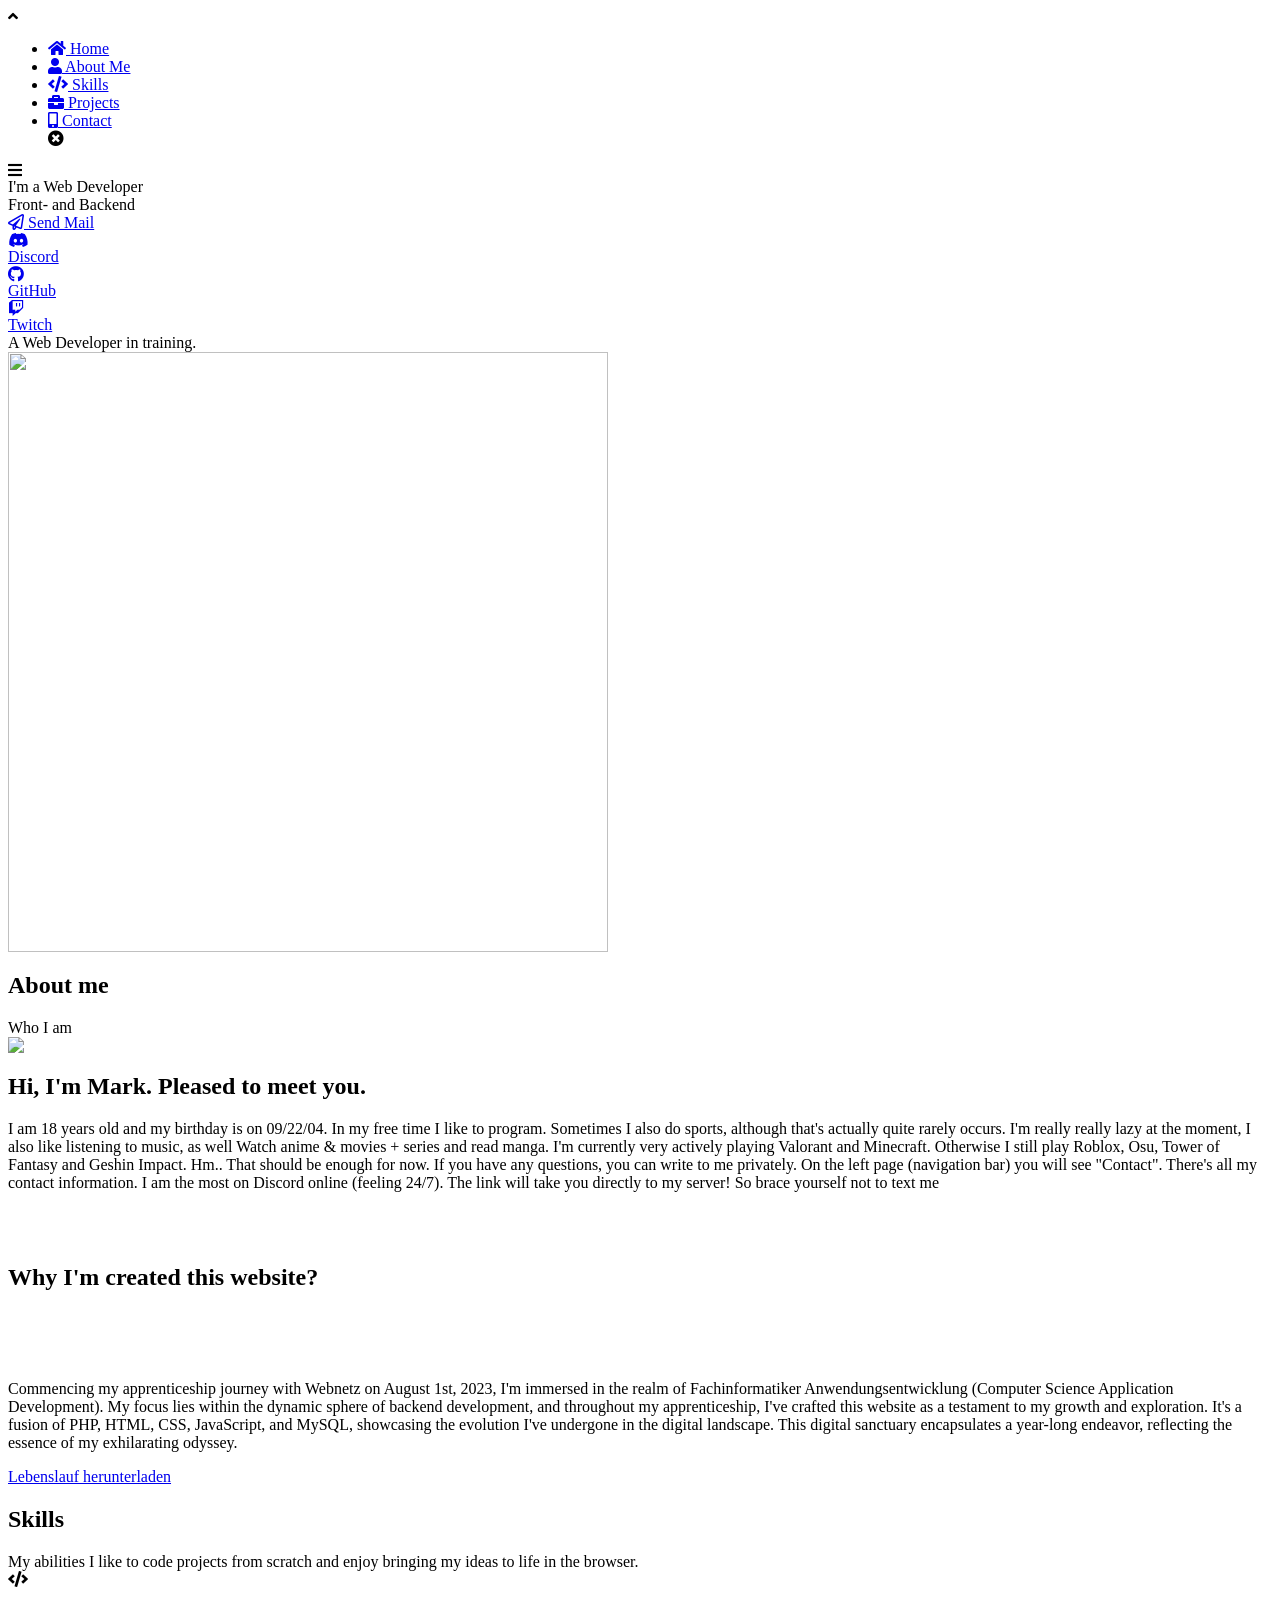
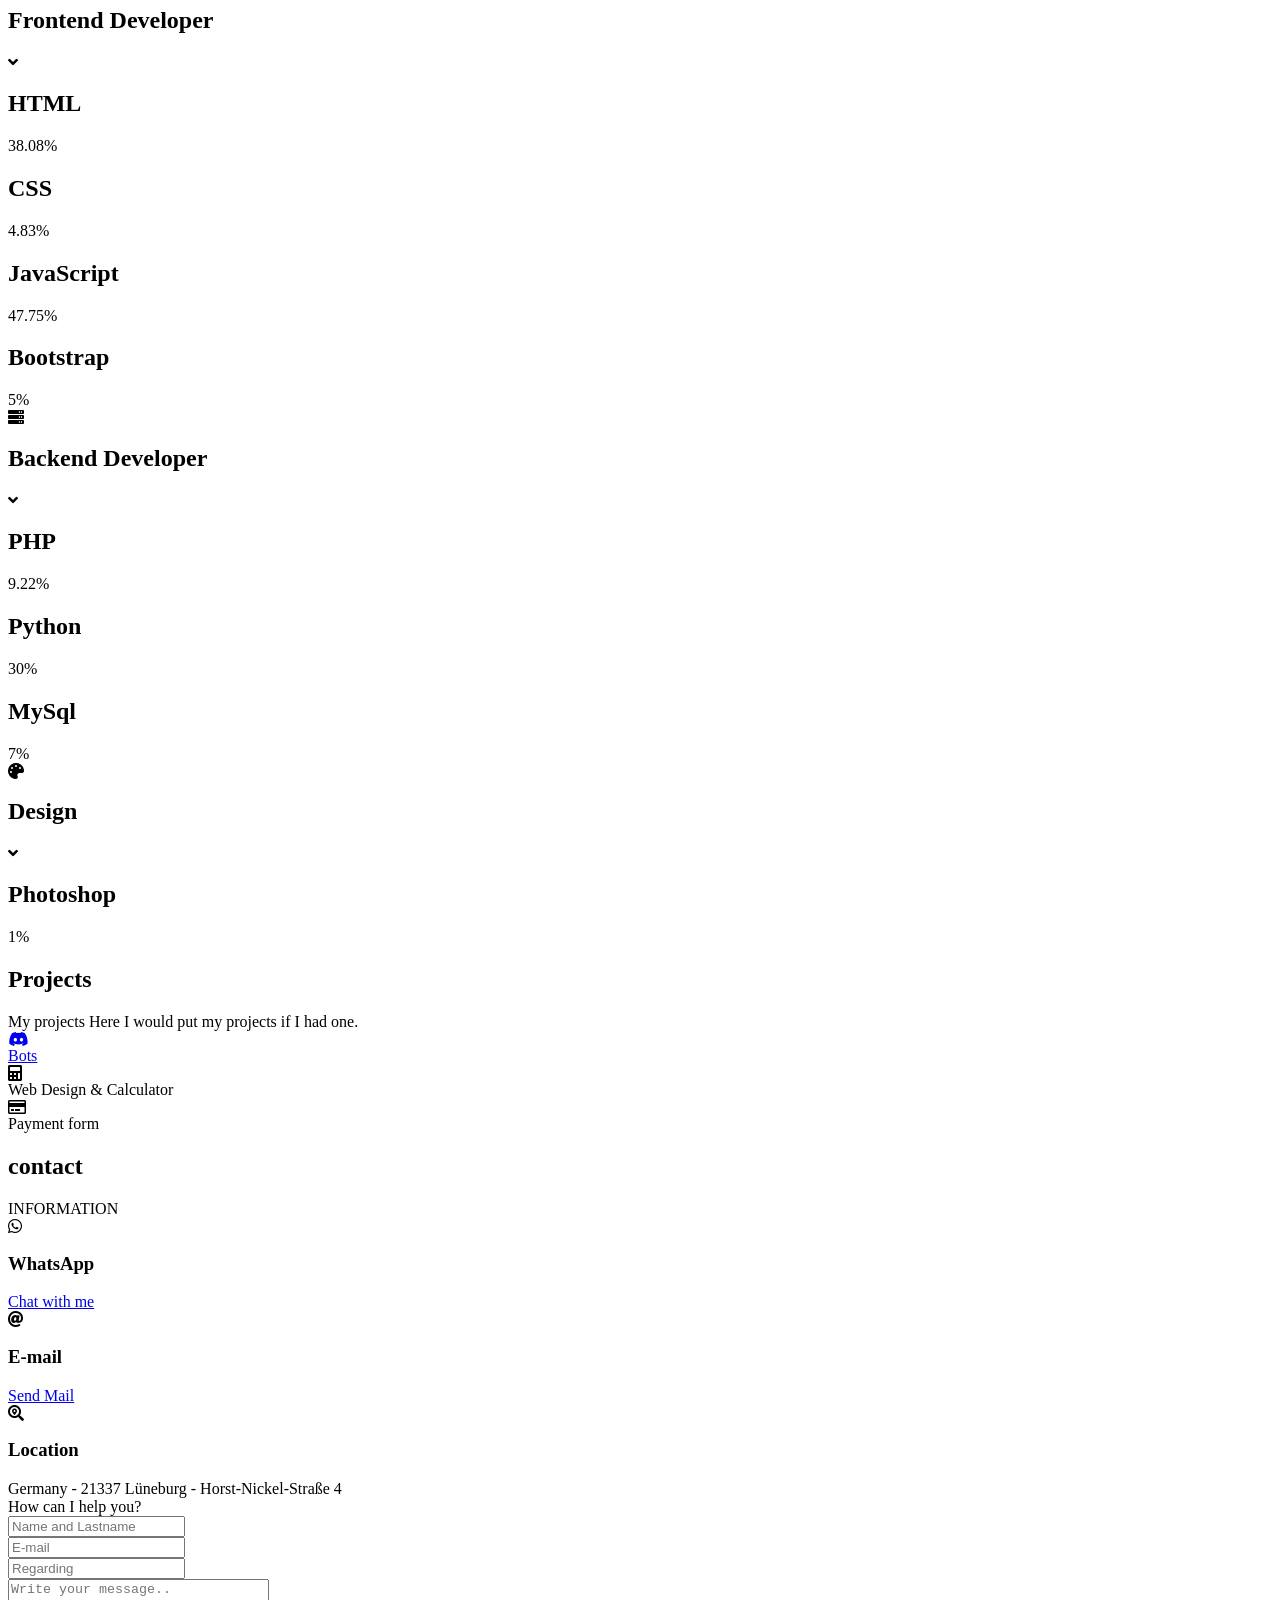
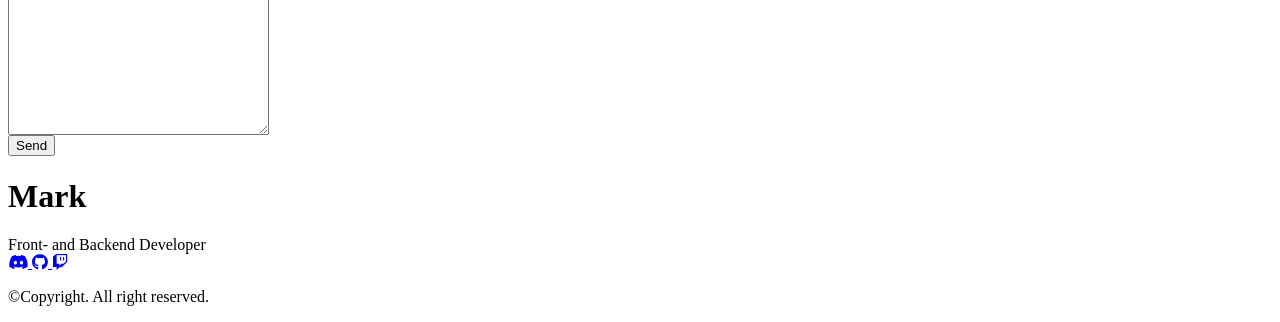
==== index.html @ 7ca3a711 "Name updated to index.html" ====
<html lang="en">
<head>
    <meta charset="UTF-8"/>
    <meta http-equiv="X-UA-Compatible" content="IE=edge"/>
    <meta name="viewport" content="width=device-width, initial-scale=1.0"/>
    <!-- ICONSSCOUT -->
    <link rel="stylesheet" href="https://use.fontawesome.com/releases/v5.15.4/css/all.css"
          integrity="sha384-DyZ88mC6Up2uqS4h/KRgHuoeGwBcD4Ng9SiP4dIRy0EXTlnuz47vAwmeGwVChigm" crossorigin="anonymous">
    <!-- CSS -->
    <link rel="stylesheet" href="/web/css/portfolio.css"/>
    <!-- JQUERY -->
    <script src="https://cdnjs.cloudflare.com/ajax/libs/typed.js/2.0.12/typed.min.js"></script>
    <script src="https://code.jquery.com/jquery-3.6.0.js"
            integrity="sha256-H+K7U5CnXl1h5ywQfKtSj8PCmoN9aaq30gDh27Xc0jk=" crossorigin="anonymous"></script>
    <!--- ScrollReveal --->
    <script src="https://unpkg.com/scrollreveal"></script>
    <script src="/path/to/noframework.waypoints.min.js"></script>
    <title>Nattapat Pongsuwan</title>
</head>
<body>
<div id="page-loader"><span class="preloader-interior"></span>
</div>

<div class="scroll-up">
    <i class="fas fa-angle-up"></i>
</div>
<nav class="navbar">
    <div class="max-width">
        <div class="logo">
            <a href="#"><span class="typing"></span></a>
        </div>
        <ul class="menu">
            <li><a href="#home" class="nav_link"><i class="fas fa-home"></i> Home</a></li>
            <li><a href="#about" class="nav_link"><i class="fas fa-user"></i> About Me</a></li>
            <li><a href="#skills" class="nav_link"><i class="fas fa-code"></i> Skills</a></li>
            <li><a href="#projects" class="nav_link"><i class="fas fa-briefcase"></i> Projects</a></li>
            <li><a href="#contact" class="nav_link"><i class="fas fa-mobile-alt"></i> Contact</a></li>
            <i class="fas fa-times-circle menu-close" id="menu-close">
            </i>
        </ul>
        <div class="menu-btn">
            <i class="fas fa-bars" id="burger"></i>
        </div>
    </div>
</nav>

<!-- fondo animado -->

<div class="effect-wrap">
    <div class="effect effect-1"></div>
    <div class="effect effect-2">
        <div></div>
        <div></div>
        <div></div>
        <div></div>
        <div></div>
        <div></div>
        <div></div>
        <div></div>
        <div></div>
        <div></div>
        <div></div>
        <div></div>
        <div></div>
        <div></div>
        <div></div>
        <div></div>
        <div></div>
        <div></div>
        <div></div>
        <div></div>
        <div></div>
        <div></div>
        <div></div>
        <div></div>
        <div></div>
        <div></div>
        <div></div>
        <div></div>
        <div></div>
        <div></div>
        <div></div>
        <div></div>
        <div></div>
        <div></div>
        <div></div>
        <div></div>
        <div></div>
        <div></div>
        <div></div>
        <div></div>
    </div>
    <div class="effect effect-3"></div>
    <div class="effect effect-4"></div>
    <div class="effect effect-5">
        <div></div>
        <div></div>
        <div></div>
        <div></div>
        <div></div>
        <div></div>
        <div></div>
        <div></div>
        <div></div>
        <div></div>
    </div>
</div>

<!------------- Home section start ---------------->

<section class="home" id="home">
    <div class="max-width">
        <div class="home-content">
            <div class="text-1">I'm a Web Developer</div>
            <div class="text-fe">Front- and Backend</div>
            <div class="button-text-3"><a class="btn" href="#contact"><i class="far fa-paper-plane"></i></i> Send
                    Mail</a></div>
            <div class="home-social">
                <a href="https://www.discordapp.com/users/848917797501141052
" target="_blank" class="discord" title="Discord"><i class="fab fa-discord"></i>
                    <div class="esconder">Discord</div>
                </a>
                <a href="https://github.com/XSaitoKungX" target="_blank" class="github" title="Github"><i
                        class="fab fa-github"></i>
                    <div class="esconder2">GitHub</div>
                </a>
                <a href="https://twitch.tv/XSaitoKungX" target="_blank" class="twitch" title="Twitch"><i
                        class="fab fa-twitch"></i>
                    <div class="esconder3">Twitch</div>
                </a>
            </div>
            <div class="text-2">A Web Developer in training.</div>
        </div>
    </div>
    <div class="home-perfil">
        <img id="mi_imagen"
             src='https://avataaars.io/?avatarStyle=Circle&topType=ShortHairShortCurly&accessoriesType=Blank&hairColor=Black&facialHairType=Blank&clotheType=Hoodie&clotheColor=Blue03&eyeType=Happy&eyebrowType=RaisedExcitedNatural&mouthType=Smile&skinColor=Light'
             width="600" height="600"/>
    </div>
</section>

<!------------- Sobre mi section start ---------------->

<section class="about" id="about">
    <div class="max-width">
        <h2 class="title">About me</h2>
        <span class="subtitle">Who I am</span>
        <div class="about-content">
            <div class="column-left">
                <img
                    src="https://www.pngall.com/wp-content/uploads/12/Avatar-Profile-Vector-PNG-File.png"/>
            </div>
            <div class="column-right">
                <h2>Hi, I'm Mark. Pleased to meet you.</h2>
                <p>
                    I am 18 years old and my birthday is on 09/22/04.

                    In my free time I like to program. Sometimes I also do sports, although that's actually quite
                    rarely occurs. I'm really really lazy at the moment, I also like listening to music, as well
                    Watch anime & movies + series and read manga. I'm currently very actively playing Valorant and
                    Minecraft. Otherwise I still play Roblox, Osu, Tower of Fantasy and Geshin Impact.

                    Hm.. That should be enough for now. If you have any questions, you can write to me privately. On the
                    left
                    page (navigation bar) you will see "Contact". There's all my contact information. I am the most
                    on Discord online (feeling 24/7). The link will take you directly to my server! So brace yourself
                    not to text me
                </p>
                <br><br>
                <h2 class="title">Why I'm created this website?</h2>
                <br><br><br>
                <p>
                    Commencing my apprenticeship journey with Webnetz on August 1st, 2023, I'm immersed in the realm of
                    Fachinformatiker Anwendungsentwicklung (Computer Science Application Development). My focus lies
                    within
                    the dynamic sphere of backend development, and throughout my apprenticeship, I've crafted this
                    website
                    as a testament to my growth and exploration. It's a fusion of PHP, HTML, CSS, JavaScript, and MySQL,
                    showcasing the evolution I've undergone in the digital landscape. This digital sanctuary
                    encapsulates a
                    year-long endeavor, reflecting the essence of my exhilarating odyssey.
                </p>
                <a class="btncv"
                   href="https://resumegenius.com/resume-templates/modern-templates"
                   target="_blank"></i> Lebenslauf herunterladen</a>

            </div>
        </div>
    </div>
</section>

<!------------- Skill section start ---------------->

<section class="skills" id="skills">
    <div class="max-width">
        <h2 class="title">Skills</h2>
        <span class="subtitle">My abilities</span>
        <span class="description">I like to code projects from scratch and enjoy bringing my ideas to life in the browser.</span>
        <div class="skills-content">
            <!------------- Skill 1 ---------------->
            <div class="skill-cont skill-open">
                <div class="skill-header">
                    <i class="fas fa-code skill-icon"></i>

                    <div>
                        <h1 class="skill-title">Frontend Developer</h1>
                    </div>
                    <i class="fas fa-angle-down skill-arrow"></i>
                </div>

                <div class="skill-list-grid">

                    <div class="skill-data">
                        <div class="skill-titles">
                            <h1 class="skill-name">HTML</h1>
                            <span class="skill-numer">38.08%</span>
                        </div>
                        <div class="skill-bar">
                            <span class="skill-percentage skill-html"></span>
                        </div>
                    </div>

                    <div class="skill-data">
                        <div class="skill-titles">
                            <h1 class="skill-name">CSS</h1>
                            <span class="skill-numer">4.83%</span>
                        </div>
                        <div class="skill-bar">
                            <span class="skill-percentage skill-css"></span>
                        </div>
                    </div>

                    <div class="skill-data">
                        <div class="skill-titles">
                            <h1 class="skill-name">JavaScript</h1>
                            <span class="skill-numer">47.75%</span>
                        </div>
                        <div class="skill-bar">
                            <span class="skill-percentage skill-js"></span>
                        </div>
                    </div>

                    <div class="skill-data">
                        <div class="skill-titles">
                            <h1 class="skill-name">Bootstrap</h1>
                            <span class="skill-numer">5%</span>
                        </div>
                        <div class="skill-bar">
                            <span class="skill-percentage skill-bt"></span>
                        </div>
                    </div>

                </div>
            </div>
            <!------------- Skill 2 ---------------->
            <div class="skill-cont skill-close">
                <div class="skill-header">
                    <i class="fas fa-server skill-icon"></i>

                    <div>
                        <h1 class="skill-title">Backend Developer</h1>
                    </div>
                    <i class="fas fa-angle-down skill-arrow"></i>
                </div>

                <div class="skill-list-grid">

                    <div class="skill-data">
                        <div class="skill-titles">
                            <h1 class="skill-name">PHP</h1>
                            <span class="skill-numer">9.22%</span>
                        </div>
                        <div class="skill-bar">
                            <span class="skill-percentage skill-php"></span>
                        </div>
                    </div>

                    <div class="skill-data">
                        <div class="skill-titles">
                            <h1 class="skill-name">Python</h1>
                            <span class="skill-numer">30%</span>
                        </div>
                        <div class="skill-bar">
                            <span class="skill-percentage skill-phyton"></span>
                        </div>
                    </div>

                    <div class="skill-data">
                        <div class="skill-titles">
                            <h1 class="skill-name">MySql</h1>
                            <span class="skill-numer">7%</span>
                        </div>
                        <div class="skill-bar">
                            <span class="skill-percentage skill-sql"></span>
                        </div>
                    </div>

                </div>
            </div>
            <!------------- Skill 3 ---------------->
            <div class="skill-cont skill-close">
                <div class="skill-header">
                    <i class="fas fa-palette skill-icon"></i>

                    <div>
                        <h1 class="skill-title">Design</h1>
                    </div>
                    <i class="fas fa-angle-down skill-arrow"></i>
                </div>

                <div class="skill-list-grid">

                    <div class="skill-data">
                        <div class="skill-titles">
                            <h1 class="skill-name">Photoshop</h1>
                            <span class="skill-numer">1%</span>
                        </div>
                        <div class="skill-bar">
                            <span class="skill-percentage skill-ph"></span>
                        </div>
                    </div>

                </div>
            </div>
        </div>
    </div>
</section>

<!------------- Projects section start ---------------->
<section class="projects" id="projects">
    <div class="max-width">
        <h2 class="title">Projects</h2>
        <span class="subtitle">My projects</span>
        <span class="description">Here I would put my projects if I had one.</span>
        <div class="projects-content">
            <div class="card">
                <div class="box">
                    <a href="https://github.com/XSaitoKungX" target="_blank">
                    <i class="fab fa-discord"></i>
                    <div class="text"><a href="https://github.com/XSaitoKungX" target="_blank">Bots</a></div>
                    </a>
                </div>
            </div>
            <div class="card">
                <div class="box">
                    <i class="fas fa-calculator"></i>
                    <div class="text">Web Design & Calculator</div>
                </div>
            </div>
            <div class="card">
                <div class="box">
                    <i class="far fa-credit-card"></i>
                    <div class="text">Payment form</div>
                </div>
            </div>
        </div>
    </div>
</section>

<!------------- contact ------------------>
<!--<div class="modal-form">
 <div class="mensaje-modal">
   <h3>Errores encontrados</h3>
   <p>Escriba un nomnbre</p>
   <p>Escriba un Correo electronico</p>
   <p>Escriba un asunto</p>
   <p>Escriba un mensaje</p>
   <span id="btnclose">Cerrar</span>
 </div>-->
</div>
<section class="contact" id="contact">
    <div class="max-width">
        <h2 class="title">contact</h2>
        <span class="subtitle">INFORMATION</span>
        <div class="contact-content">
            <div class="column-left">
                <div class="contact-information">
                    <i class="fab fa-whatsapp contact-icon"></i>
                    <div>
                        <h3 class="contact-title ">WhatsApp</h3>
                        <span class="contact-subtitle wtsp"><a href="https://api.whatsapp.com/send?phone=491796691738"
                                                               target="_blank">Chat with me</a></span>
                    </div>
                </div>

                <div class="contact-information">
                    <i class="fas fa-at contact-icon"></i>
                    <div>
                        <h3 class="contact-title">E-mail</h3>
                        <span class="contact-subtitle"><a class="sendmail" href="mailto:n.pongsuwan@web-netz.de">Send Mail</a></span>
                    </div>
                </div>

                <div class="contact-information">
                    <i class="fas fa-search-location contact-icon"></i>
                    <div>
                        <h3 class="contact-title">Location</h3>
                        <span class="contact-subtitle">Germany - 21337 Lüneburg - Horst-Nickel-Straße 4 </span>
                    </div>
                </div>
            </div>
            <div class="column-right">
                <div class="text">How can I help you?</div>
                <form action="send_email.php" method="POST">
                    <div class="fields">
                        <div class="field name">
                            <input type="text" name="names" id="names" placeholder="Name and Lastname" required>
                        </div>
                        <div class="field email">
                            <input type="email" name="email" id="email" placeholder="E-mail" required>
                        </div>
                    </div>
                    <div class="field">
                        <input type="text" name="asunto" id="asunto" placeholder="Regarding" required>
                    </div>
                    <div class="field-textarea">
                        <textarea name="mensaje" cols="30" rows="10" placeholder="Write your message.." id="mensaje"></textarea>
                    </div>
                    <div class="button">
                        <button type="submit" id="btnSend">Send</button>
                    </div>
                </form>
            </div>
        </div>
</section>

<!------------- Footer ------------------>
<footer class="footer">
    <div class="footer-bg">
        <div class="footer-container">
            <div>
                <h1 class="footer-title">Mark</h1>
                <span class="footer-subtitle">Front- and Backend Developer</span>
            </div>
            <div class="footer-social">
                <a href="https://www.discordapp.com/users/848917797501141052
" target="_blank" class="footer-social">
                    <i class="fab fa-discord"></i>
                </a>
                <a href="https://github.com/XSaitoKungX" target="_blank" class="footer-social">
                    <i class="fab fa-github"></i>
                </a>
                <a href="https://twitch.tv/XSaitoKungX" target="_blank" class="footer-social">
                    <i class="fab fa-twitch"></i>
                </a>
            </div>
            <p class="footer-copy">&#169;Copyright. All right reserved.
        </div>
</footer>
<script src="/web/javascript/portfolio.js"></script>
</body>
</html>
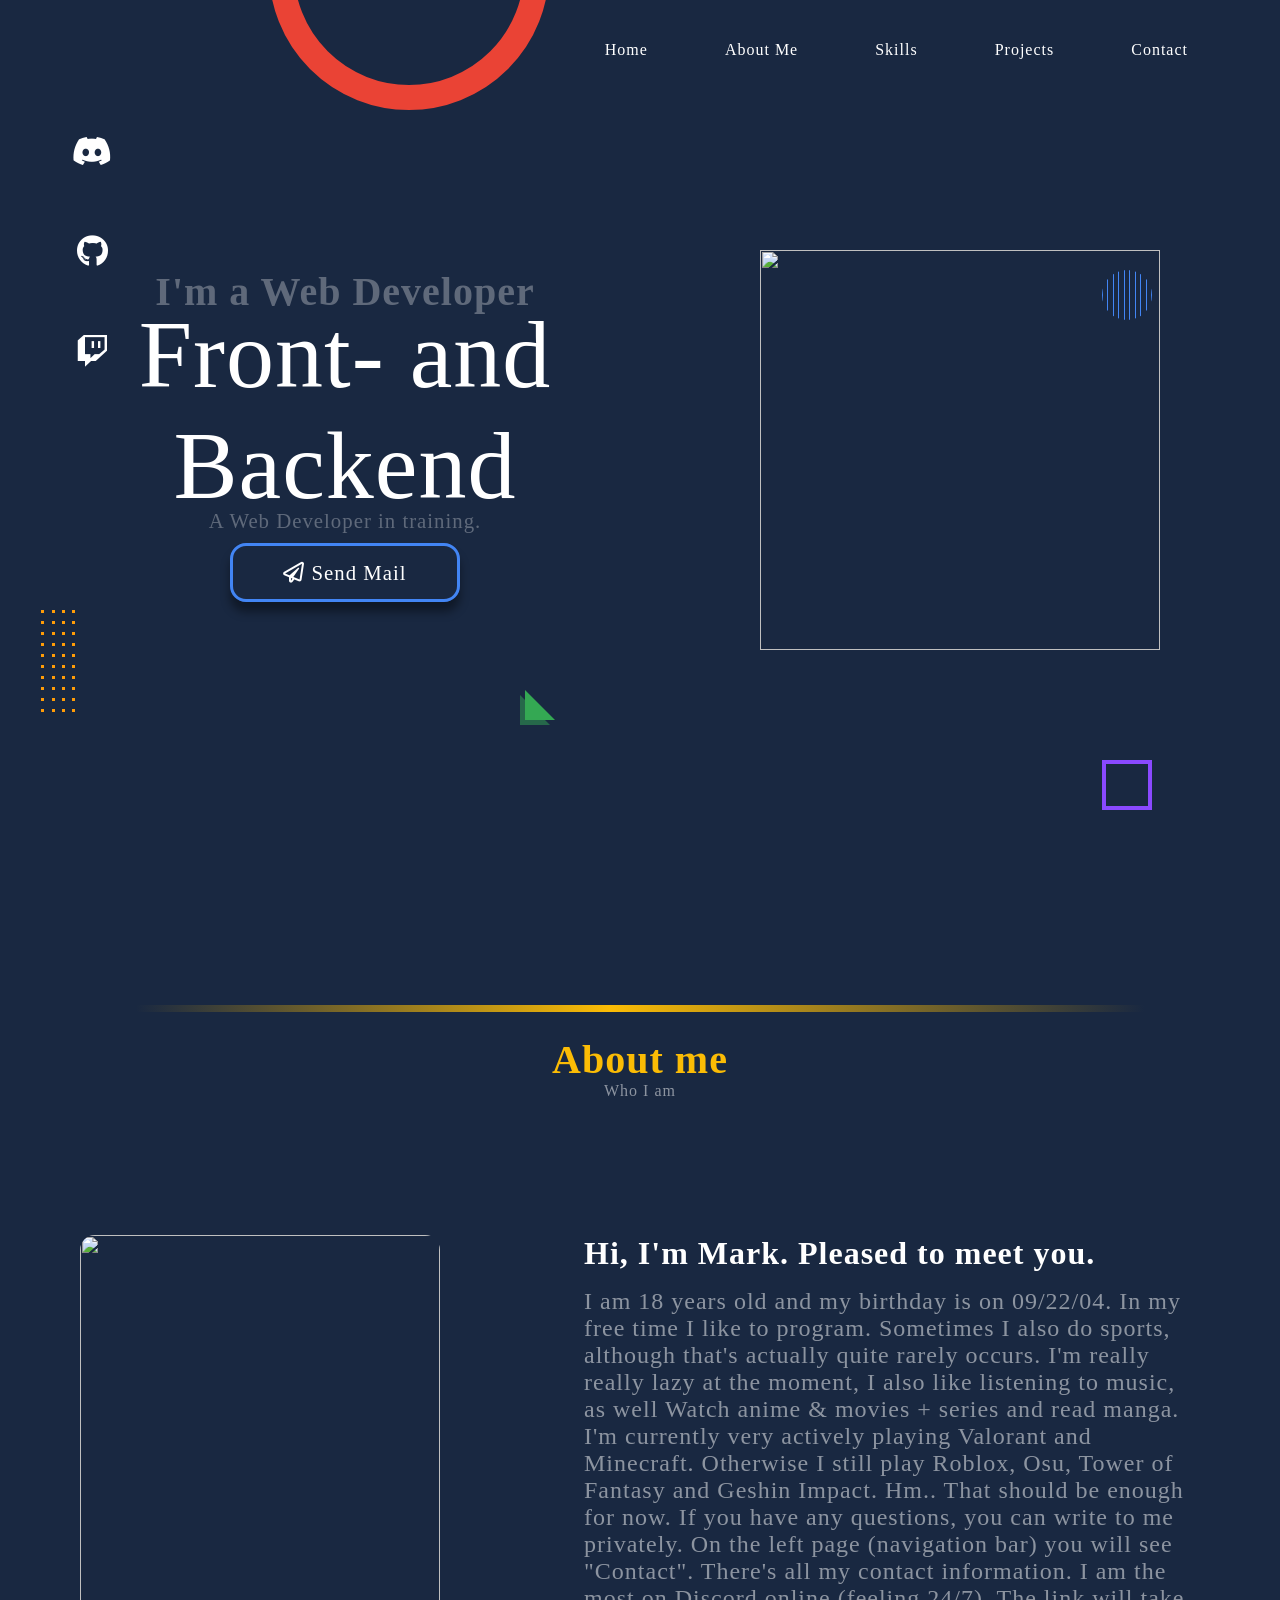
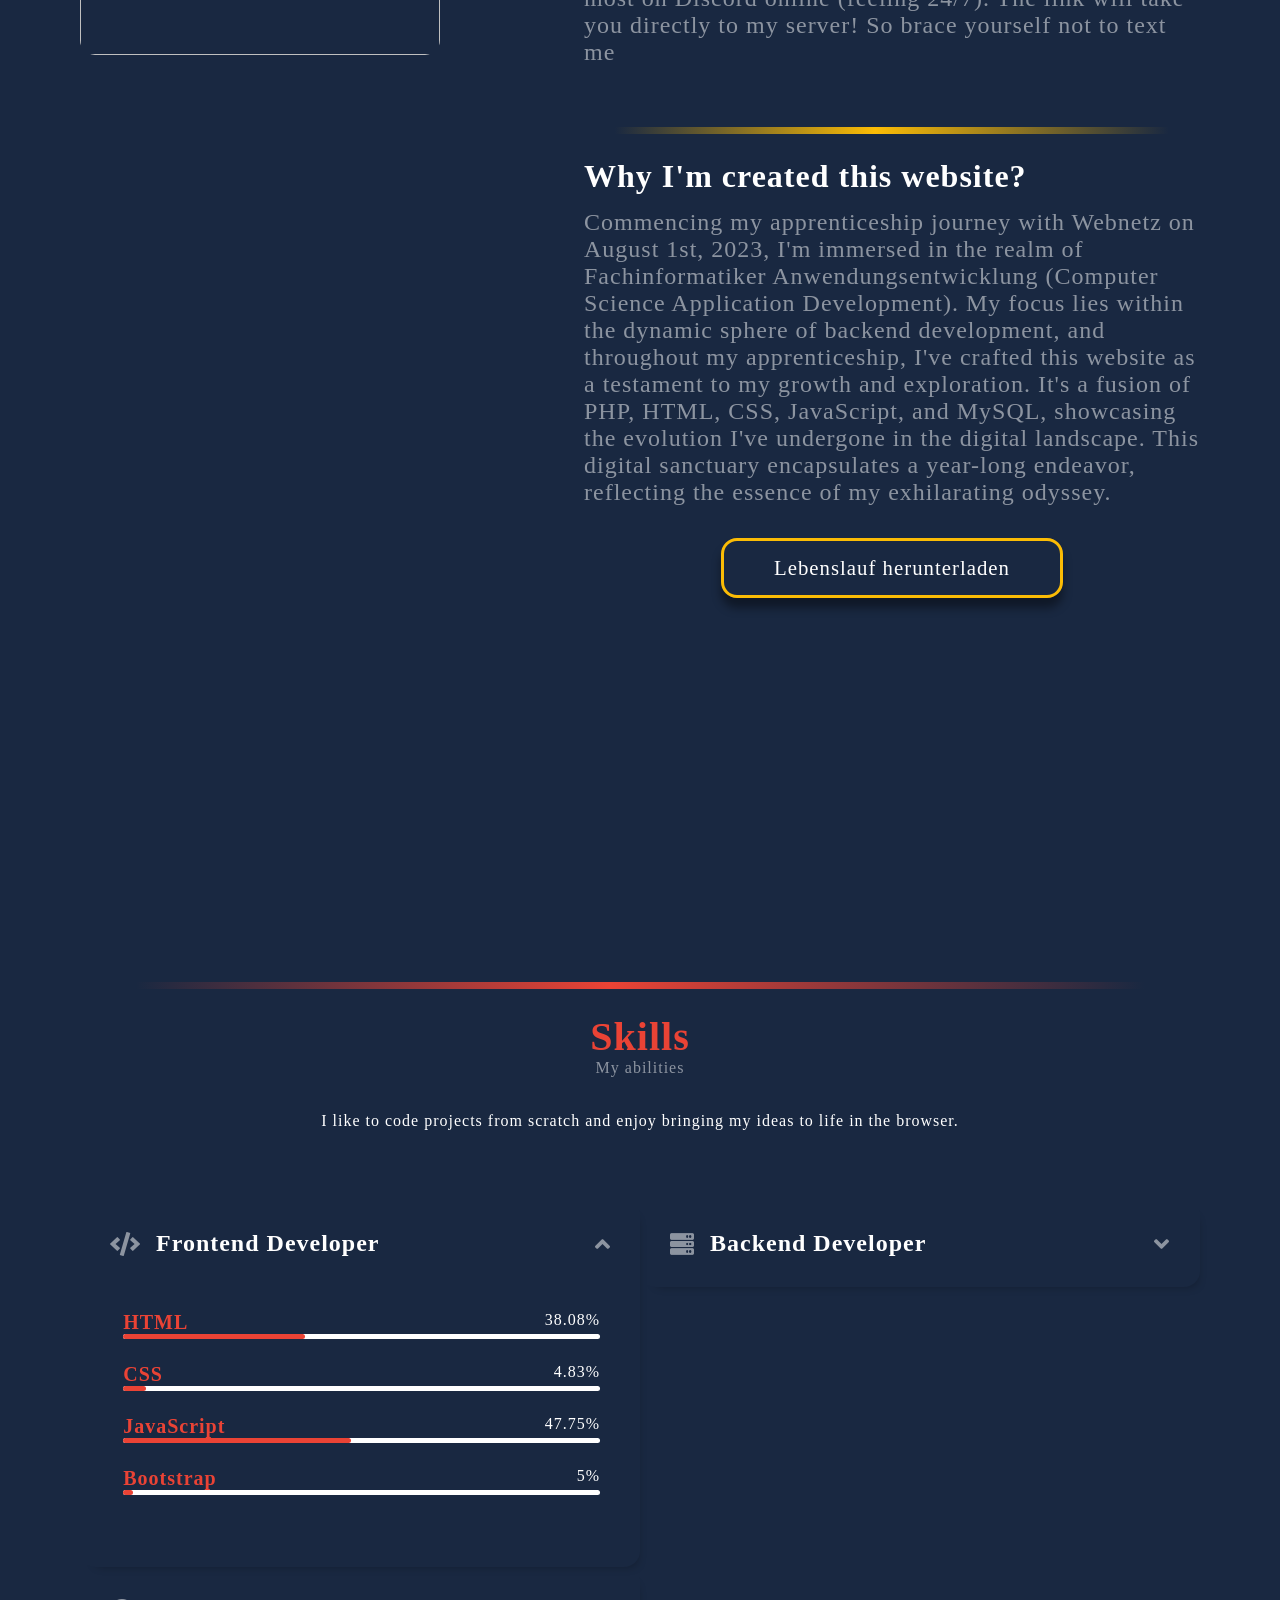
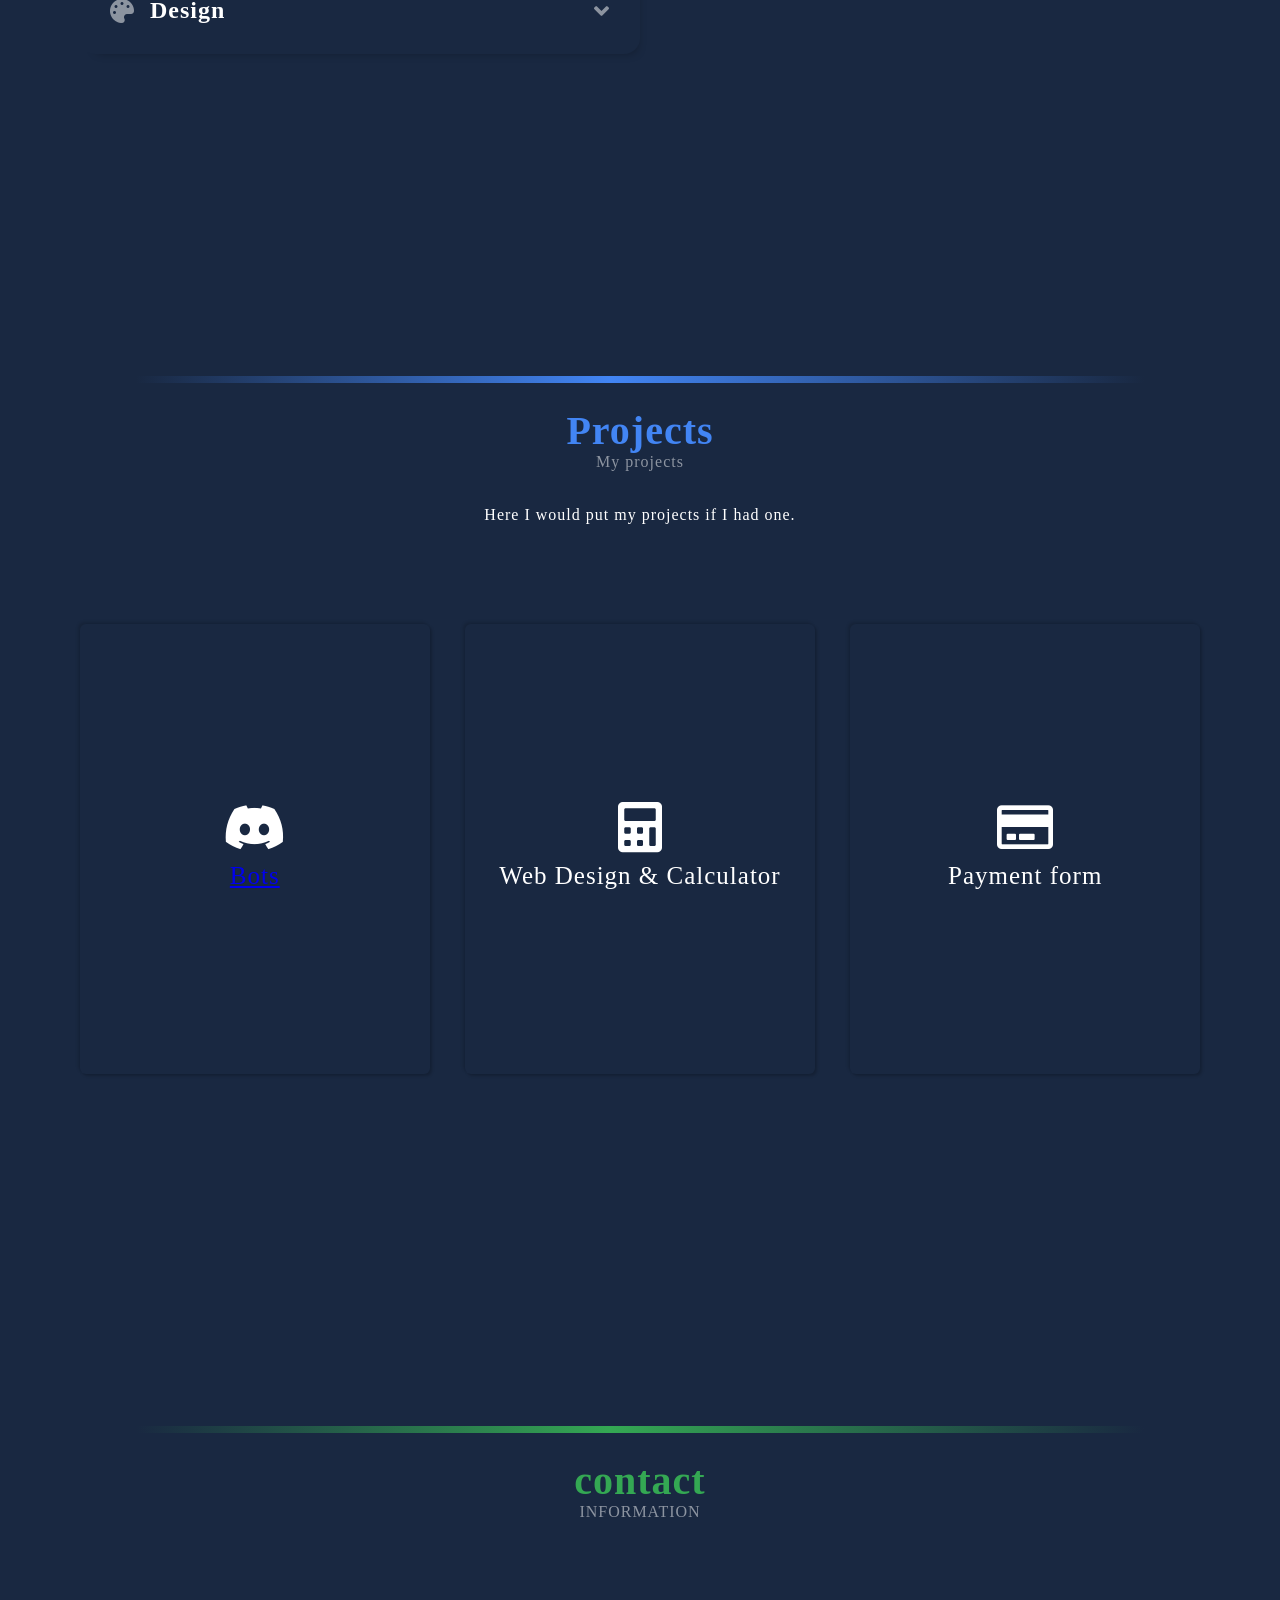
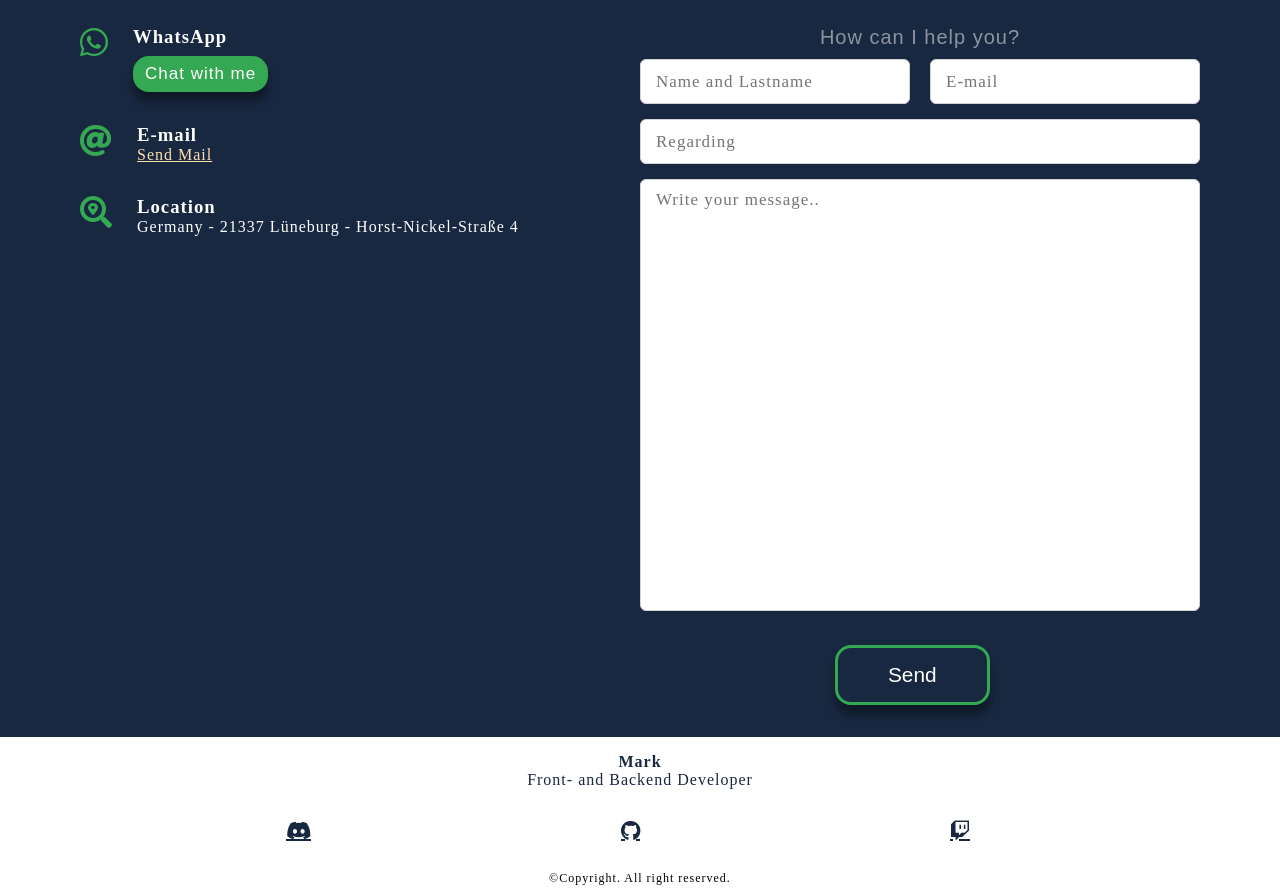
==== commit b632d6d6: "Update index.html" ====
--- a/index.html
+++ b/index.html
@@ -7,7 +7,7 @@
     <link rel="stylesheet" href="https://use.fontawesome.com/releases/v5.15.4/css/all.css"
           integrity="sha384-DyZ88mC6Up2uqS4h/KRgHuoeGwBcD4Ng9SiP4dIRy0EXTlnuz47vAwmeGwVChigm" crossorigin="anonymous">
     <!-- CSS -->
-    <link rel="stylesheet" href="/web/css/portfolio.css"/>
+    <link rel="stylesheet" href="style.css"/>
     <!-- JQUERY -->
     <script src="https://cdnjs.cloudflare.com/ajax/libs/typed.js/2.0.12/typed.min.js"></script>
     <script src="https://code.jquery.com/jquery-3.6.0.js"
@@ -447,6 +447,6 @@
             <p class="footer-copy">&#169;Copyright. All right reserved.
         </div>
 </footer>
-<script src="/web/javascript/portfolio.js"></script>
+<script src="script.js"></script>
 </body>
 </html>
--- a/style.css
+++ b/style.css
@@ -0,0 +1,1531 @@
+@import url('https://fonts.googleapis.com/css2?family=Righteous&display=swap');
+
+:root{
+  --blanco: #ffff;
+  --rojo: #ea4335;
+  --azul: #4285f4;
+  --verde: #34a853;
+  --amarillo: #fbbc05;
+  --dark: #192841;
+}
+
+*{
+  padding: 0;
+  margin: 0;
+  box-sizing: border-box;
+  scroll-behavior: smooth;
+}
+
+/* ==== Preloader ===== */
+
+#page-loader {
+  position: fixed;
+  top: 0;
+  left: 0;
+  width: 100%;
+  height: 100%;
+  z-index: 1000;
+  background: var(--dark) none repeat scroll 0% 0%;
+  z-index: 99999;
+}
+#page-loader .preloader-interior {
+  display: block;
+  position: relative;
+  left: 50%;
+  top: 50%;
+  width: 150px;
+  height: 150px;
+  margin: -75px 0 0 -75px;
+  border-radius: 50%;
+  border: 3px solid transparent;
+  border-top-color: var(--verde);
+  animation: spin 2s linear infinite;
+}
+#page-loader .preloader-interior:before {
+  content: "";
+  position: absolute;
+  top: 5px;
+  left: 5px;
+  right: 5px;
+  bottom: 5px;
+  border-radius: 50%;
+  border: 3px solid transparent;
+  border-top-color: var(--azul);
+  animation: spin 3s linear infinite;
+}
+
+#page-loader .preloader-interior:after {
+  content: "";
+  position: absolute;
+  top: 15px;
+  left: 15px;
+  right: 15px;
+  bottom: 15px;
+  border-radius: 50%;
+  border: 3px solid transparent;
+  border-top-color: var(--rojo);
+  animation: spin 1.5s linear infinite;
+}
+
+@keyframes spin {
+  0%   {
+    -webkit-transform: rotate(0deg);
+    -ms-transform: rotate(0deg);
+    transform: rotate(0deg);
+  }
+  100% {
+    -webkit-transform: rotate(360deg);
+    -ms-transform: rotate(360deg);
+    transform: rotate(360deg);
+  }
+}
+
+/*================== Body ====================== */
+
+body {
+  background: var(--dark);
+}
+
+/*==================Nav bar style====================== */
+
+.max-width {
+  max-width: 100%;
+  padding: 0 5rem;
+  margin: auto;
+}
+
+/*============== Animate scroll ==============*/
+
+.scroll-up{
+  position:fixed;
+  height: 45px;
+  width: 42px;
+  background: var(--blanco);
+  right: 30px;
+  bottom: 10px;
+  text-align: center;
+  line-height: 45px;
+  color: var(--azul);
+  z-index: 9999;
+  font-size: 30px;
+  border-radius: 6px;
+  cursor: pointer;
+  opacity: 0;
+  pointer-events: none;
+  transition: all 0.3s ease;
+}
+.scroll-up.show{
+  opacity: 1;
+  pointer-events: auto;
+  bottom: 30px;
+}
+
+.navbar {
+  position: fixed;
+  padding: 2rem 0;
+  width: 100%;
+  z-index: 999;
+  font-family: 'Righteous', cursive;
+  letter-spacing: 1px;
+  transition: 0.5s ease;
+}
+
+.navbar.sticky {
+  padding: 1rem 0;
+  background: var(--dark);
+  border-radius: 0 0 10px 10px;
+  box-shadow: 0px 4px 5px rgba(0, 0, 0, 0.2);
+  transition: 0.4s ease;
+}
+
+.navbar.sticky .logo a span {
+  color: var(--blanco);
+  transition: 0.5s;
+}
+
+.navbar.sticky .logo a {
+  color: var(--blanco);
+  transition: 0.5s;
+}
+
+.navbar.sticky .menu-btn {
+  color: var(--blanco);
+  transition: 0.5s;
+}
+
+.navbar.sticky .menu a {
+  color: var(--blanco);
+  transition: 0.5s ease;
+}
+
+.navbar .max-width {
+  display: flex;
+  align-items: baseline;
+  justify-content: space-between;
+}
+
+.navbar .logo a {
+  font-size: 1.5rem;
+  color: var(--blanco);
+  text-decoration: none;
+}
+
+.navbar .menu li {
+  list-style: none;
+  display: inline-block;
+}
+
+.navbar .menu ul li{
+  display: inline-block;
+}
+
+.active{
+  background: rgba(255, 255, 255, 0.2);
+  border-radius:30px;
+  transition: 0.3s;
+}
+.navbar .menu li a {
+  color: var(--blanco);
+  text-decoration: none;
+  font-size: 1rem;
+  margin-left: 3rem;
+  position: relative;
+  overflow: hidden;
+  display: inline-block;
+  border-radius: 25px;
+  padding: 9px 12px;
+  text-decoration: none;
+  transition: 0.5s ease;
+}
+
+.navbar .menu li a:hover {
+  background: rgba(255, 255, 255, 0.2);
+}
+
+/*==================Menu btn style====================== */
+
+.menu-btn {
+  color: var(--blanco);
+  font-size: 30px;
+  cursor: pointer;
+  display: none;
+}
+
+.navbar .menu i {
+  display: flex;
+  flex-direction: column;
+  align-items: center;
+  display: none;
+  color: var(--blanco);
+  font-size: 28px;
+  margin-bottom: 3px;
+  transition: all 0.1s ease;
+}
+
+.navbar .menu .menu-close {
+  color: var(--dark);
+}
+
+/*==================Home section style====================== */
+
+/*=========== animated background ====================*/
+.effect-wrap .effect {
+  position: absolute;
+  z-index: -1;
+}
+
+.effect-wrap .effect-1 {
+  width: 50px;
+  height: 50px;
+  border: 4px solid #8a49ff;
+  right: 10%;
+  bottom: 10%;
+  animation: spin 10s linear infinite;
+}
+
+@keyframes spin {
+  0% {
+    transform: rotate(0deg);
+  }
+  100% {
+    transform: rotate(360deg);
+  }
+}
+
+.effect-wrap .effect-2 {
+  left: 3%;
+  bottom: 20%;
+  width: 40px;
+  display: flex;
+  flex-wrap: wrap;
+  justify-content: space-between;
+  animation: topBounce 3s ease-in-out infinite;
+}
+
+@keyframes topBounce {
+  0%,
+  100% {
+    transform: translateY(0);
+  }
+  50% {
+    transform: translateY(25px);
+  }
+}
+
+.effect-wrap .effect-2 div {
+  width: 3px;
+  height: 3px;
+  background: #ff9c07;
+  margin: 0 3px 8px;
+}
+
+.effect-wrap .effect-3 {
+  width: 280px;
+  height: 280px;
+  border: 25px solid var(--rojo);
+  border-radius: 50%;
+  left: 21%;
+  top: -170px;
+  animation: leftBounce 3s ease-in-out infinite;
+}
+
+@keyframes leftBounce {
+  0%,
+  100% {
+    transform: translateX(0);
+  }
+  50% {
+    transform: translateX(25px);
+  }
+}
+
+.effect-wrap .effect-4 {
+  border-top: 30px solid transparent;
+  border-left: 30px solid var(--verde);
+  left: 41%;
+  bottom: 20%;
+  animation: spin 15s linear infinite;
+}
+
+.effect-wrap .effect-4:before {
+  content: "";
+  border-top: 30px solid transparent;
+  border-left: 30px solid var(--verde);
+  position: absolute;
+  opacity: 0.5;
+  left: -35px;
+  top: -25px;
+}
+
+.effect-wrap .effect-5 {
+  width: 50px;
+  height: 50px;
+  right: 10%;
+  top: 30%;
+  display: flex;
+  justify-content: space-between;
+  border-radius: 50%;
+  overflow: hidden;
+  animation: spin 10s linear infinite;
+}
+
+.effect-wrap .effect-5 div {
+  width: 1px;
+  background-color: var(--azul);
+}
+
+/*=========== End animation =========*/
+
+.home {
+  display: grid;
+  position: relative;
+  grid-template-columns: repeat(2, 1fr);
+  grid-gap: -2px;
+  height: 100vh;
+  color: #fff;
+  min-height: 30.25rem;
+  font-family: 'Righteous', cursive;
+  letter-spacing: 1px;
+  margin-bottom: 30px;
+}
+
+.home .max-width {
+  max-width: 100%;
+  padding: 0;
+}
+
+.home .home-content {
+  margin-left: 100px;
+  margin-bottom: 100px;
+  text-align: center;
+}
+
+.home .home-social{
+  position: absolute;
+  display: flex;
+  flex-direction: column;
+  top: 15%;
+  left: 5%;
+}
+
+.home .home-social i{
+  font-size: 32px;
+  color: var(--blanco);
+}
+
+
+.esconder,
+.esconder2,
+.esconder3{
+  visibility: hidden;
+  position: relative;
+  left: 30px;
+  bottom: 20px;
+  color: var(--blanco);
+  opacity: 0;
+  transition: 0.3s ease;
+}
+
+.discord:hover > .esconder,
+.github:hover > .esconder2,
+.twitch:hover > .esconder3{
+  visibility: visible;
+  left: 52px;
+  opacity: 1;
+}
+
+.home .home-social a{
+  margin-bottom: 50px;
+}
+
+.home .home-content .text-1 {
+  color: var(--blanco);
+  opacity: 0.3;
+  font-size: 3rem;
+  font-weight: 600;
+  margin-bottom: -16px;
+}
+
+.home .home-content .text-fe {
+  color: var(--blanco);
+  font-size: 7.5rem;
+  /*white-space: nowrap;*/
+}
+
+.home .home-content .text-2 {
+  color: var(--blanco);
+  opacity: 0.3;
+  font-size: 1.3rem;
+  margin-top: -1.5rem;
+  margin-left: 5px;
+  margin-right: 5px;
+  padding-top: 12px;
+}
+
+.home .home-content .button-text-3 {
+  margin-top: 2.5rem;
+}
+.home .home-content .button-text-3 a {
+  z-index: 1;
+  overflow: hidden;
+  background: transparent;
+  position: relative;
+  padding: 15px 50px;
+  border-radius: 16px;
+  cursor: pointer;
+  font-size: 1.3em;
+  transition: 0.2s ease;
+  margin: 5px 0px;
+  border: 3px solid var(--azul);
+  box-shadow: 0px 10px 10px rgba(0, 0, 0, 0.4);
+  color: var(--blanco);
+  text-decoration: none;
+}
+
+.home .home-content .button-text-3 a:before {
+  content: "";
+  position: absolute;
+  left: 0;
+  top: 0;
+  width: 0%;
+  height: 100%;
+  border-radius: 10px;
+  z-index: -1;
+  transition: 0.2s ease;
+}
+.home .home-content a:hover:before {
+  background: var(--azul);
+  transition: 0.2s ease;
+  width: 100%;
+}
+
+.home .home-perfil {
+  display: flex;
+  justify-content: center;
+  align-items: center;
+  overflow: hidden;
+}
+
+.home .home-perfil .max-width {
+  margin: 100px 0;
+}
+
+/*===============section about Style=========================*/
+section {
+  padding: 50px 0;
+}
+
+.about,
+.skills,
+.projects,
+.contact{
+  display: inline-block;
+  width: 100%;
+  position: relative;
+  margin-bottom: 37px;
+  font-family: 'Righteous', cursive;
+  letter-spacing: 1px;;
+}
+
+.about .title,
+.contact .title,
+.skills .title,
+.projects .title{
+  font-size: 40px;
+  text-align: center;
+  color: var(--amarillo);
+  position: relative;
+  top: 56px;
+}
+
+.about .title::before,
+.contact .title::before,
+.skills .title::before,
+.projects .title::before{
+  content: "";
+  position: absolute;
+  top: -31px;
+  left: 50%;
+  padding-bottom: -6px;
+  width: 90%;
+  height: 7px;
+  background: rgb(25,40,65);
+  background: linear-gradient(90deg, rgba(25,40,65,1) 0%, rgba(251,188,5,1) 47%, rgba(25,40,65,1) 100%);
+  /* opacity: 0.2; */
+  transform: translateX(-50%);
+}
+.about .subtitle,
+.contact .subtitle,
+.skills .subtitle,
+.projects .subtitle,
+.contact .subtitle{
+  display: flex;
+  justify-content: center;
+  position: relative;
+  top: 55px;
+  color: var(--blanco);
+  opacity: 0.5;
+}
+
+.about .about-content,
+.projects .projects-content,
+.contact .social-content{
+  display: flex;
+  flex-wrap: wrap;
+  align-items: flex-start;
+  justify-content: space-between;
+  margin: 190px auto;
+}
+
+.about .about-content .column-left {
+  width: 40%;
+}
+
+.about .about-content .column-left img {
+  width: 430px;
+  height: 500px;
+  border-radius: 15px;
+}
+
+.about .about-content .column-right {
+  width: 60%;
+  text-align: center;
+}
+
+.about .about-content .column-right h2 {
+  position: relative;
+  margin: 21px auto;
+  font-size: 32px;
+  text-align: left;
+  color: var(--blanco);
+}
+
+.about .about-content .column-right p {
+  font-size: 28px;
+  font-family: 'Righteous', cursive;
+  letter-spacing: 1px;
+  text-align: left;
+  color: var(--blanco);
+  opacity: 0.5;
+}
+
+.about .about-content .column-right a {
+  z-index: 1;
+  display: inline-block;
+  overflow: hidden;
+  background: transparent;
+  position: relative;
+  padding: 15px 50px;
+  border-radius: 16px;
+  cursor: pointer;
+  font-size: 1.3em;
+  transition: 0.2s ease;
+  margin: 32px 0px;
+  border: 3px solid var(--amarillo);
+  box-shadow: 0px 10px 10px rgba(0, 0, 0, 0.4);
+  color: var(--blanco);
+  text-decoration: none;
+}
+
+.about .about-content a:before {
+  content: "";
+  position: absolute;
+  left: 0;
+  top: 0;
+  width: 0%;
+  height: 100%;
+  border-radius: 10px;
+  z-index: -1;
+  transition: 0.2s ease;
+}
+.about .about-content a:hover:before {
+  background: var(--amarillo);
+  transition: 0.2s ease;
+  width: 100%;
+}
+
+/*=======================SKILLS===========================*/
+
+.skills .title {
+  color: var(--rojo);
+}
+
+.skills .subtitle{
+  color: var(--blanco);
+}
+
+.skills .description,
+.projects .description{
+  display: flex;
+  justify-content: center;
+  position: relative;
+  top: 90px;
+  color: var(--blanco);
+}
+
+.skills .title::before{
+  background: rgb(25,40,65);
+  background: linear-gradient(90deg, rgba(25,40,65,1) 0%, rgba(234,67,53,1) 47%, rgba(25,40,65,1) 100%);
+}
+
+.skills .skills-content {
+  margin: 160px auto;
+}
+
+.skills .skill-header{
+  display: flex;
+  align-items: center;
+  padding: 30px;
+}
+
+.skill-cont{
+  box-shadow: 6px 8px 10px -9px rgb(0 0 0 / 30%);
+  border-radius: 16px;
+}
+
+.skill-icon,
+.skill-arrow{
+  font-size: 24px;
+  color: var(--blanco);
+  opacity:0.5;
+  cursor: pointer;
+}
+
+.skill-icon{
+  margin-right: 15px;
+}
+
+.skill-arrow{
+  margin-left: auto;
+  transition: 0.4s;
+}
+
+.skill-list-grid{
+  row-gap: 1.5rem;
+  padding-left: 2.7em;
+  padding-right: 2.5em;
+}
+
+.skills .skill-header .skill-title{
+  font-size: 24px;
+  color: var(--blanco);
+}
+
+.skills .skill-titles{
+  display: flex;
+  justify-content: space-between;
+  margin-top: 24px;
+}
+
+.skills .skill-name{
+  font-size: 20px;
+  color: var(--rojo);
+}
+
+.skills .skill-numer{
+  color: var(--blanco);
+}
+
+.skills .skill-bar,
+.skills .skill-percentage{
+  height: 5px;
+  border-radius: 25px;
+}
+
+.skills .skill-percentage{
+  display: block;
+  background: var(--rojo);
+}
+
+.skills .skill-bar{
+  background: var(--blanco);
+}
+
+.skills .skill-html{
+  width: 38.08%;
+}
+
+.skills .skill-css{
+  width: 4.83%;
+}
+
+.skills .skill-js{
+  width: 47.75%;
+}
+
+.skills .skill-bt{
+  width: 2%;
+}
+
+.skills .skill-php{
+  width: 9.22%;
+}
+
+.skills .skill-python{
+  width: 30%;
+}
+
+.skills .skill-sql{
+  width: 7%;
+}
+
+.skills .skill-ph{
+  width: 3%;
+}
+
+.skill-close{
+  height: fit-content;
+}
+
+.skill-close .skill-list-grid{
+  height: 0;
+  overflow: hidden;
+}
+
+.skill-open .skill-list-grid{
+  height: max-content;
+  margin-bottom: 2.5em;
+  padding-bottom: 2em;
+
+}
+
+.skill-open .skill-arrow{
+  transform: rotate(-180deg);
+}
+
+
+
+/*================== Projects ===========================*/
+
+.projects .projects-content{
+  display: flex;
+  flex-wrap: wrap;
+  align-items: flex-start;
+  justify-content: space-between;
+  margin: 190px auto;
+}
+
+.projects .title {
+  color: var(--azul);
+}
+
+.projects .title::before{
+  background: rgb(25,40,65);
+  background: linear-gradient(90deg, rgba(25,40,65,1) 0%, var(--azul) 47%, rgba(25,40,65,1) 100%);
+}
+
+.projects .subtitle{
+  color: var(--blanco);
+}
+
+.projects .description{
+  color: var(--blanco);
+}
+
+.projects .projects-content .card{
+  width: calc(33% - 20px);
+  height: 50vh;
+  text-align: center;
+  border-radius: 6px;
+  padding: 20px 25px;
+  box-shadow: 2px 2px 3px 0 rgb(0 0 0 / 20%), -2px -2px 3px 0 rgb(0 0 0 / 14%);
+  cursor: pointer;
+}
+
+.projects .projects-content .card:hover{
+  background: url(https://c4.wallpaperflare.com/wallpaper/448/174/357/neon-4k-hd-best-for-desktop-wallpaper-preview.jpg);
+}
+
+.projects .projects-content .card .box{
+  display: flex;
+  flex-flow: column;
+  width: 100%;
+  height: 100%;
+  justify-content: center;
+  transition: all 0.3 ease;
+}
+
+
+.projects .projects-content .card:hover .box{
+  transform: scale(1.05);
+}
+
+.projects .projects-content .card i{
+  font-size: 50px;
+  color: var(--blanco);
+  transition: color 0.3 ease;
+}
+
+.projects .projects-content .card:hover i{
+  color: var(--azul);
+}
+
+.projects .projects-content .card .text{
+  color: var(--blanco);
+  font-size: 25px;
+  margin: 10px 0 7px 0;
+}
+
+.projects .projects-content .card:hover .text{
+  color: var(--azul);
+}
+
+/*================== contact ======================*/
+
+.contact .title {
+  color: var(--verde);
+}
+
+.contact .title::before{
+  background: var(--verde);
+  background: linear-gradient(90deg, var(--dark) 0%, var(--verde) 47%, var(--dark) 100%);
+}
+
+.contact .subtitle{
+  color: var(--blanco);
+}
+
+
+.contact .contact-content {
+  margin: 160px auto;
+
+}
+
+.contact .contact-information{
+  display: flex;
+  margin-bottom: 2em;
+}
+
+.contact .contact-icon{
+  font-size: 2em;
+  color: var(--verde);
+  margin-right: 0.75em;
+}
+
+.contact .contact-title{
+  color: var(--blanco);
+}
+
+.contact .contact-subtitle{
+  color: var(--blanco);
+}
+
+.contact .contact-subtitle.wtsp a{
+  text-decoration: none;
+  font-size: 17px;
+  color: var(--blanco);
+  background: var(--verde);
+  border-radius: 16px;
+  padding: 8px 12px;
+  box-shadow: 0px 10px 10px rgb(0 0 0 / 40%);
+  display: flex;
+  margin-top: 8px;
+  font-family: arial;
+  justify-content: center;
+}
+
+.contact .column-right .text{
+  color: var(--blanco);
+  font-size: 20px;
+  opacity: 0.5;
+  font-family: arial;
+  margin: 0 0 10px 0;
+  text-align: center;
+}
+
+.contact .column-right form .fields{
+  display: flex;
+}
+
+.contact .contact-content .column-right form .field,
+.contact .contact-content .column-right form .fields .field{
+  height: 45px;
+  width: 100%;
+  margin-bottom: 15px;
+}
+
+.contact .column-right form .textarea{
+  height: 80px;
+  width: 100%;
+}
+
+.contact .column-right form .name{
+  margin-right: 10px;
+}
+
+.contact .column-right form .email{
+  margin-left: 10px;
+}
+
+.contact .column-right form .field input,
+.contact .column-right form .field-textarea textarea{
+  height: 100%;
+  width: 100%;
+  border: 1px solid lightgrey;
+  border-radius: 6px;
+  outline: none;
+  padding: 0 15px;
+  font-size: 17px;
+  font-family: 'Righteous', cursive;
+  letter-spacing: 1px;
+}
+
+.contact .column-right form .field-textarea textarea{
+  padding-top: 10px;
+  resize: none;
+}
+
+.contact .column-right form .button{
+  height: 47px;
+  width: 170px;
+  margin: 10px auto;
+}
+
+.contact .column-right form .button button{
+  z-index: 1;
+  display: inline-block;
+  overflow: hidden;
+  background: transparent;
+  position: relative;
+  padding: 15px 50px;
+  border-radius: 16px;
+  cursor: pointer;
+  font-size: 1.3em;
+  transition: 0.2s ease;
+  margin: 24px 0px;
+  border: 3px solid var(--verde);
+  box-shadow: 0px 10px 10px rgba(0, 0, 0, 0.4);
+  color: var(--blanco);
+  text-decoration: none;
+}
+
+.contact .column-right form .button button:before {
+  content: "";
+  position: absolute;
+  left: 0;
+  top: 0;
+  width: 0%;
+  height: 100%;
+  border-radius: 10px;
+  z-index: -1;
+  transition: 0.2s ease;
+}
+
+.contact .column-right form .button button:hover:before {
+  background: var(--verde);
+  transition: 0.2s ease;
+  width: 100%;
+}
+
+.sendmail {
+  color: navajowhite;
+}
+
+/*========= Modal Forms ===============*/
+
+.modal-form{
+  width: 100%;
+  height: 100vh;
+  background: rgba(0,0,0,0.7);
+  position: fixed;
+  top: 0;
+  left: 0;
+  z-index: 3;
+  display: flex;
+  justify-content: center;
+  align-items: center;
+}
+
+.modal-form .mensaje-modal{
+  background: #fff;
+  box-shadow: 0px 0px 15px rgba(0,0,0,0.5);
+  border-radius: 16px;
+  width: 400px;
+  padding: 30px 20px 15px;
+}
+
+.modal-form .mensaje-modal h3{
+  text-align: center;
+  font-family: 'Righteous', cursive;
+  letter-spacing: 1px;
+  font-size: 20px;
+}
+
+.modal-form .mensaje-modal h3:after{
+  content: '';
+  display: block;
+  width: 100%;
+  height: 1px;
+  background: #C5C5C5;
+  margin: 10px 0px 15px;
+}
+
+.modal-form .mensaje-modal p{
+  font-family: 'Righteous', cursive;
+  letter-spacing: 1px;
+  font-size: 16px;
+  color: #606060;
+}
+
+.modal-form .mensaje-modal p:before{
+  content:"x";
+  font-family: 'Righteous', cursive;
+  letter-spacing: 1px;
+  display: inline-block;
+  color: var(--rojo);
+  margin-right: 8px;
+}
+
+.modal-form .mensaje-modal #btnclose{
+  display: inline-block;
+  font-family: 'Righteous', cursive;
+  letter-spacing: 1px;
+  padding: 3px 10px;
+  margin-top: 10px;
+  background: var(--rojo);
+  color: var(--blanco);
+  border: 2px solid #B14141;
+  cursor: pointer;
+  float: right;
+  border-radius: 6px;
+
+}
+
+
+
+/*================== Footer ===========================*/
+
+.footer{
+  padding-top: 32px;
+}
+
+.footer .footer-container{
+  text-align: center;
+}
+
+.footer .footer-bg{
+  Background: var(--blanco);
+  padding: 1rem 0 3rem 0;
+}
+
+.footer .footer-title{
+  font-size: 16px;
+  font-family: 'Righteous', cursive;
+  letter-spacing: 1px;
+}
+
+.footer .footer-subtitle{
+  font-family: 'Righteous', cursive;
+  letter-spacing: 1px;
+}
+
+.footer .footer-social{
+  font-size: 1.25rem;
+  display: flex;
+  justify-content: space-evenly;
+  margin-top: 16px;
+}
+
+.footer .footer-social a{
+  margin-right: 1.5rem;
+  cursor: pointer;
+}
+
+.footer .footer-social a:hover{
+  color: var(--azul);
+}
+
+.footer .footer-copy{
+  font-family: 'Righteous', cursive;
+  letter-spacing: 1px;
+  font-size: 12px;
+  text-align: center;
+  margin-top: 30px;
+  margin-bottom: -40px;
+}
+
+.footer .footer-title,
+.footer .footer-subtitle,
+.footer .footer-social{
+  color: var(--dark);
+}
+
+
+
+
+/*================== Responsive menu ======================*/
+@media screen and (max-width: 1920px){
+
+  .navbar .max-width {
+    align-items: flex-start;
+  }
+
+
+  .home .home-content .text-2{
+    margin-top: -5.5rem;
+  }
+
+  .skills .skills-content {
+    display: grid;
+    grid-template-columns: repeat(3, 3fr);
+  }
+
+  .contact .contact-content{
+    display: grid;
+    grid-template-columns: repeat(2, 3fr);
+  }
+
+  .contact .column-left{
+    display: block;
+  }
+}
+@media  screen and (max-width: 1360px){
+
+
+  .home .home-content{
+    margin-left: 50px;
+  }
+
+  .home .home-content .text-1{
+    font-size: 2.5rem;
+  }
+
+  .home .home-content .text-fe{
+    font-size: 6rem;
+  }
+
+  .home .home-content .text-2{
+    font-size: 1.3rem;
+  }
+
+  .home .home-perfil img{
+    width: 400px;
+    height: 400px;
+  }
+
+  .about .about-content .column-left img {
+    width: 360px;
+    height: 420px;
+  }
+
+  .about .about-content .column-left {
+    width: 45%;
+  }
+
+  .about .about-content .column-right {
+    width: 55%;
+  }
+
+  .about .about-content .column-right h2 {
+    margin: 0 0 16px;
+  }
+
+  .about .about-content .column-right p {
+    font-size: 24px;
+  }
+
+  .skills .skills-content {
+    grid-template-columns: repeat(2, 3fr);
+  }
+
+}
+
+@media  screen and (max-width: 978px){
+
+  .max-width{
+    padding: 0 20px;
+  }
+
+  .menu-btn{
+    display: block;
+    z-index: 999;
+  }
+
+  .navbar .max-width {
+    align-items: center;
+  }
+
+  .navbar .menu{
+    display: grid;
+    grid-template-columns: repeat(3, 1fr);
+    grid-auto-rows: minmax(100px, auto);
+    position: fixed;
+    width: 100%;
+    right: 0;
+    top: -100%;
+    border-radius: 0 0 30px 30px;
+    border-bottom: 3px solid var(--blanco);
+    padding-bottom: 100px;
+    background: var(--blanco);
+    box-shadow: 0 0 5px 5px rgba(0, 0, 0, 0.3);
+    transition: 0.2s ease;
+  }
+
+  .navbar .menu li{
+    margin-bottom: 50px;
+  }
+
+  .navbar .menu.active{
+    top: 0;
+    padding: 0;
+  }
+
+  .navbar .menu li a {
+    transition: all 0.1s ease;
+    color: var(--dark);
+    border-radius: 0;
+  }
+
+  .navbar .menu li a:hover,
+  .navbar .menu i:hover{
+    color: var(--azul);
+  }
+
+  .menu-close{
+    position: absolute;
+    right: 20px;
+    bottom: 5px;
+    font-size: 24px;
+    cursor: pointer;
+    transition: all 0.1s ease;
+  }
+
+  .navbar .menu li{
+    display: block;
+    text-align: center;
+    margin: 30px auto;
+  }
+
+  .navbar .menu i{
+    display: block;
+    color: var(--dark);
+  }
+
+  .navbar .menu li a{
+    display: inline-block;
+    margin: 0;
+  }
+
+  .home{
+    display: grid;
+    grid-template-columns: repeat(1, 3fr);
+    height: 100vh;
+    color: #fff;
+    min-height: 485px;
+  }
+
+  .home .max-width{
+    max-width: 100%;
+    padding: 0;
+    margin: 0;
+  }
+
+  .home .home-content{
+    width: 100%;
+    height: 35vh;
+    text-align: center;
+    grid-column-start: 2;
+    grid-row-end: 1;
+    margin: 0;
+  }
+
+  .home .home-content .text-1{
+    color: var(--blanco);
+    opacity: 0.3;
+    font-size: 32px;
+    font-weight: 600;
+    margin-top: 32px;
+  }
+
+  .home .home-content .text-fe{
+    color: var(--blanco);
+    font-size: 80px;
+  }
+
+  .home .home-content .button-text-3{
+    display: flex;
+    justify-content: center;
+    margin-top: 32px;
+  }
+
+  .home .home-content .text-2{
+    color: var(--blanco);
+    opacity: 0.3;
+    font-size: 20px;
+    position: relative;
+    bottom: -60%;
+  }
+
+  .home .home-perfil{
+    display: flex;
+    justify-content: center;
+    align-items: center;
+    grid-row-end: 2;
+    margin: 0;
+  }
+
+  .home .home-perfil img{
+    width: 350px;
+    height: 350px;
+  }
+
+  .about .about-content{
+    display: grid;
+    margin: 90px auto;
+  }
+
+  .about .about-content .column-left{
+    width: 100%;
+    display: flex;
+    justify-content: center;
+  }
+
+  .about .about-content .column-right {
+    width: 100%;
+  }
+
+  .about .about-content .column-left img {
+    width: 400px;
+    height: auto;
+  }
+
+  .about .about-content .column-right h2 {
+    font-size: 25px;
+    margin: 16px auto;
+    text-align: center;
+  }
+
+  .about .about-content .column-right p {
+    text-align: center;
+  }
+
+  .projects .projects-content {
+    margin: 90px auto;
+    flex-direction: column;
+  }
+
+  .projects .projects-content .card {
+    width: 100%;
+    margin-top: 25px;
+  }
+
+  .skills .skills-content {
+    display: grid;
+    grid-template-columns: repeat(1, 3fr);
+  }
+
+  .contact .contact-content {
+    display: grid;
+    grid-template-columns: repeat(1, 3fr);
+  }
+
+  .contact .contact-content .column-left {
+    display: grid;
+    grid-template-columns: repeat(2, 3fr);
+  }
+
+}
+
+@media screen and (max-width: 768px){
+
+
+  .contact .contact-content {
+    display: block;
+  }
+
+  .contact .contact-content .column-left {
+    display: grid;
+    grid-template-columns: repeat(1, 3fr);
+  }
+
+}
+
+
+@media  screen and (max-width: 450px){
+
+  .max-width{
+    padding: 0 12px;
+  }
+
+  .navbar{
+    padding: 0.5rem 0;
+  }
+
+  .navbar .logo a{
+    font-size: 20px;
+  }
+
+  /*===== Home =======*/
+
+  .home .home-content .home-social {
+    top: 7%;
+    left: -8%;
+  }
+
+  .home .home-content .text-1{
+    font-size: 20px;
+    margin-bottom: -12px;
+  }
+
+  .home .home-content .text-fe{
+    font-size: 54px;
+  }
+
+  .home .home-content a{
+    padding: 15px 50px;
+    font-size: 20px;
+  }
+
+  .home .home-content .text-2{
+    font-size: 16px;
+    bottom: -62%;
+  }
+
+  .home .home-perfil img{
+    width: 250px;
+    height: 250px;
+  }
+
+
+  /*==== Fondo animado =====*/
+
+  .effect-wrap .effect-3 {
+    left: 10%;
+  }
+
+  .about .title{
+    font-size: 32px;
+  }
+
+
+  .about .about-content .column-left img{
+    width: 382px;
+  }
+
+  .about .about-content .column-right h2 {
+    font-size: 28px;
+    margin: 16px auto;
+  }
+
+  .about .about-content .column-right p {
+    font-size: 20px;
+    text-align: justify;
+  }
+
+  /*====== contact ============*/
+
+  .contact .contact-content {
+    grid-template-columns: repeat(1, 3fr);
+  }
+
+  .contact .contact-content .column-left{
+    grid-template-columns: repeat(1, 3fr);
+  }
+
+  .contact .column-right{
+    margin-top: 48px;
+  }
+
+}
+@media  screen and (max-width: 425px){
+
+  .home .home-content .text-2 {
+    font-size: 14px;
+  }
+
+  .about .about-content .column-left img{
+    width: 334px;
+  }
+
+}
+
+@media  screen and (max-width: 375px){
+
+  .home .home-content .home-social {
+    left: -16%;
+  }
+  .home .home-content .text-fe {
+    font-size: 56px;
+  }
+
+  .home .home-content .text-2 {
+    font-size: 12px;
+  }
+
+  .about .about-content .column-left img{
+    width: 279px;
+  }
+
+}
+
+
+
+
+
+
+
+
+
+
+
+
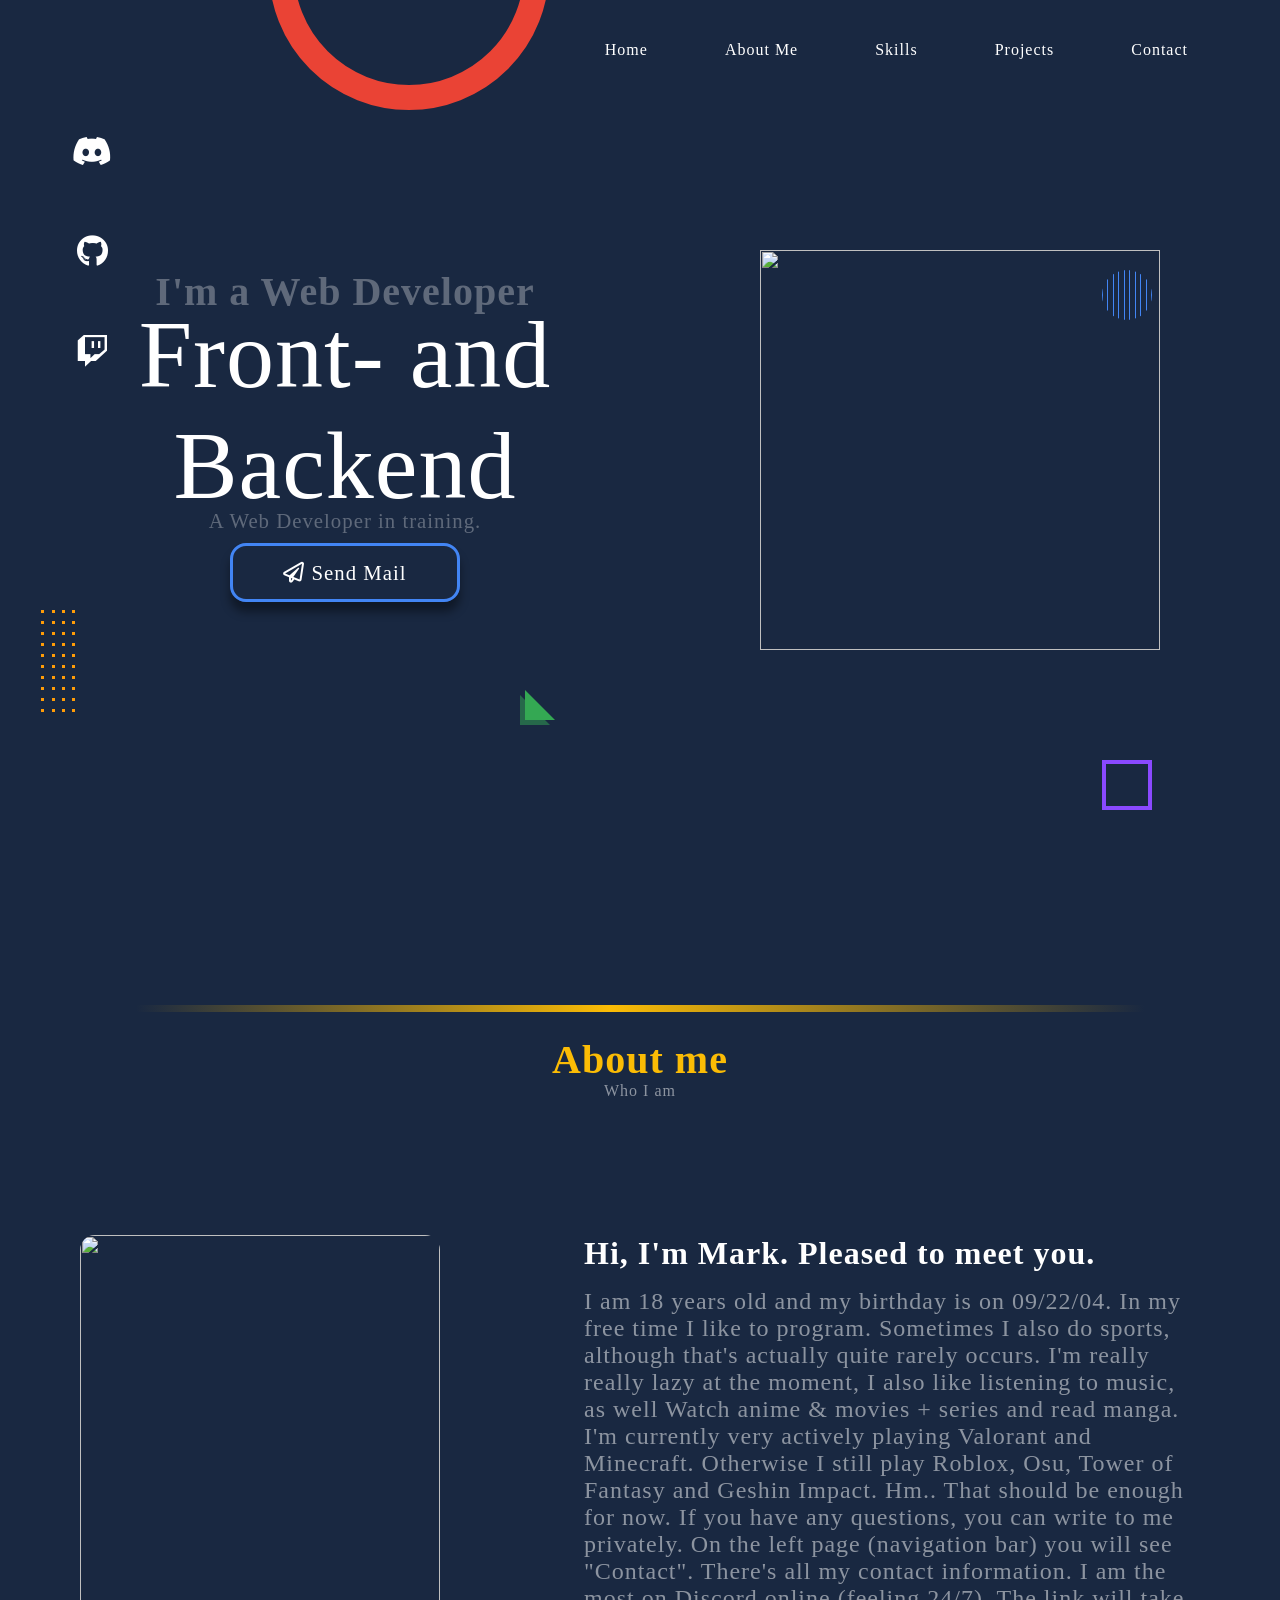
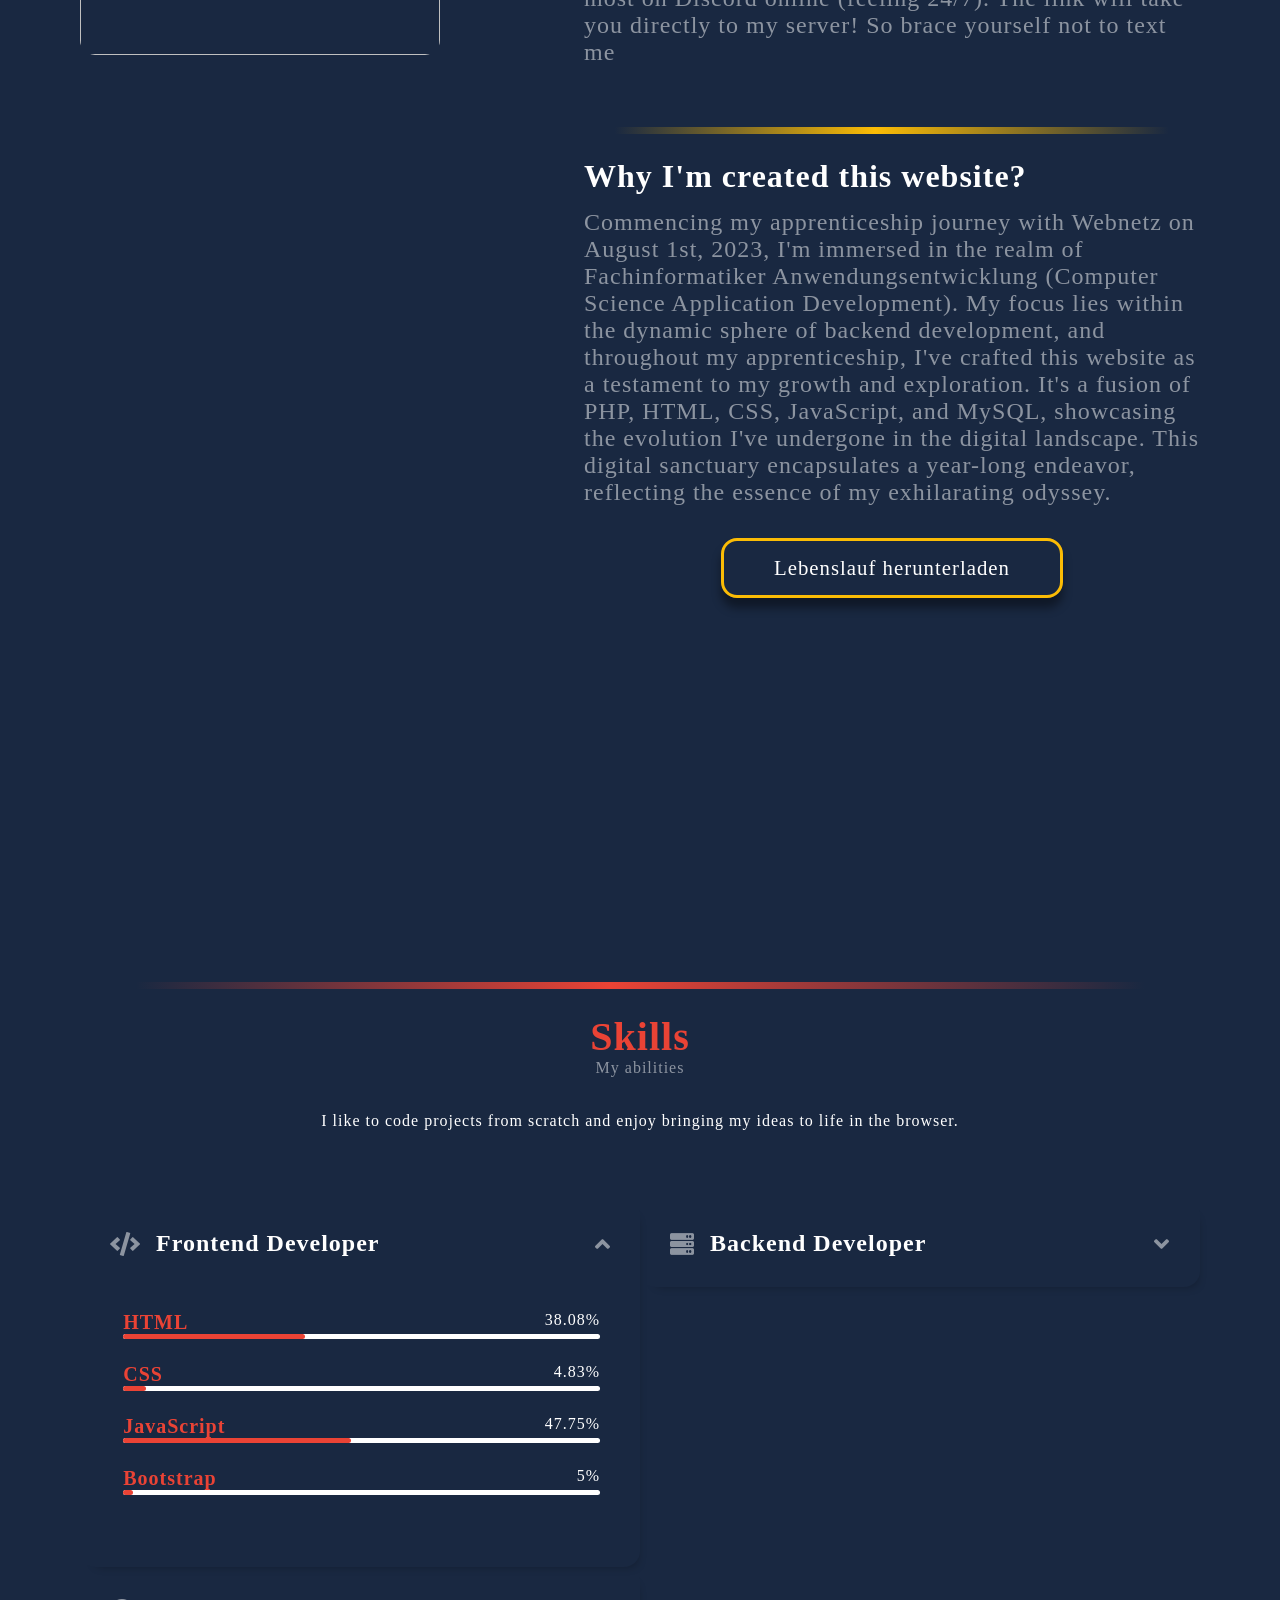
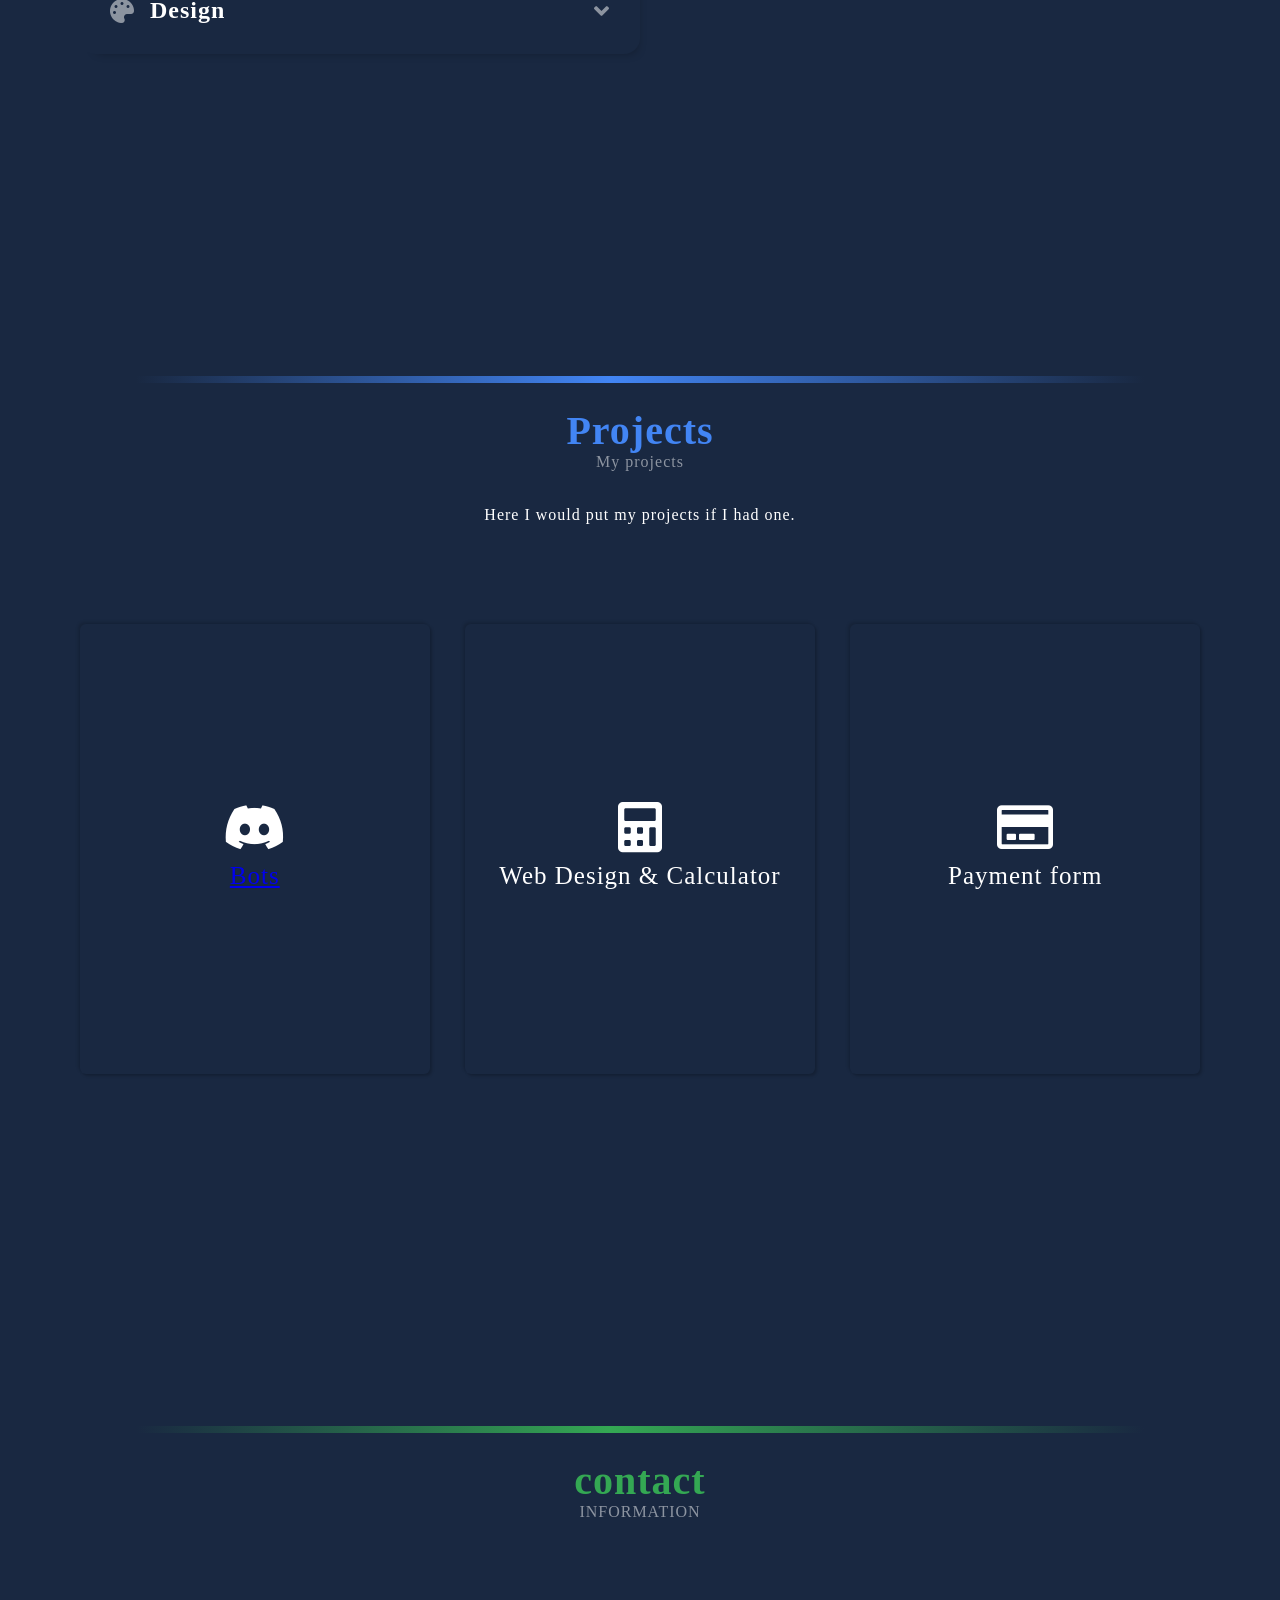
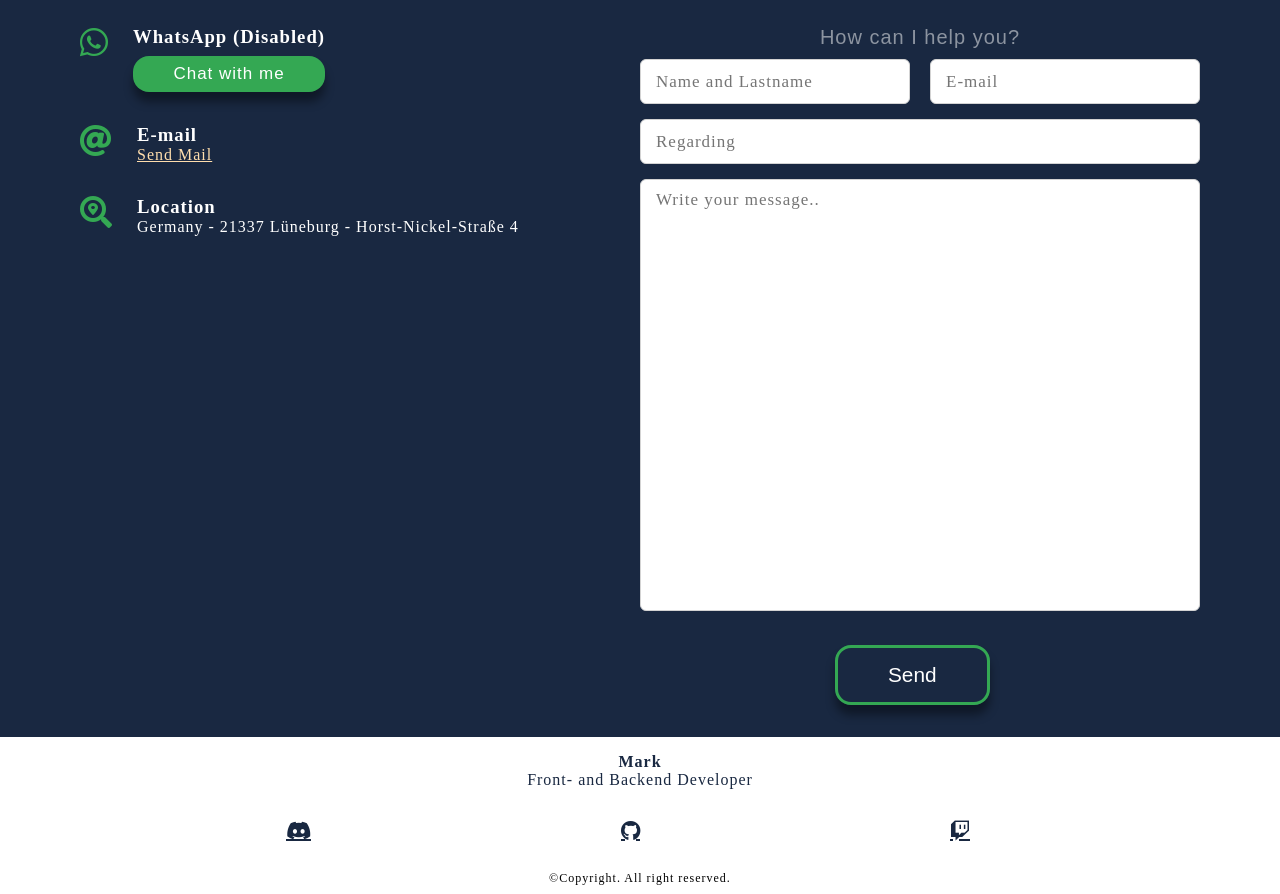
==== commit a32b843a: "Update index.html" ====
--- a/index.html
+++ b/index.html
@@ -377,8 +377,8 @@
                 <div class="contact-information">
                     <i class="fab fa-whatsapp contact-icon"></i>
                     <div>
-                        <h3 class="contact-title ">WhatsApp</h3>
-                        <span class="contact-subtitle wtsp"><a href="https://api.whatsapp.com/send?phone=491796691738"
+                        <h3 class="contact-title ">WhatsApp (Disabled)</h3>
+                        <span class="contact-subtitle wtsp"><a href="https://api.whatsapp.com/send?phone="
                                                                target="_blank">Chat with me</a></span>
                     </div>
                 </div>
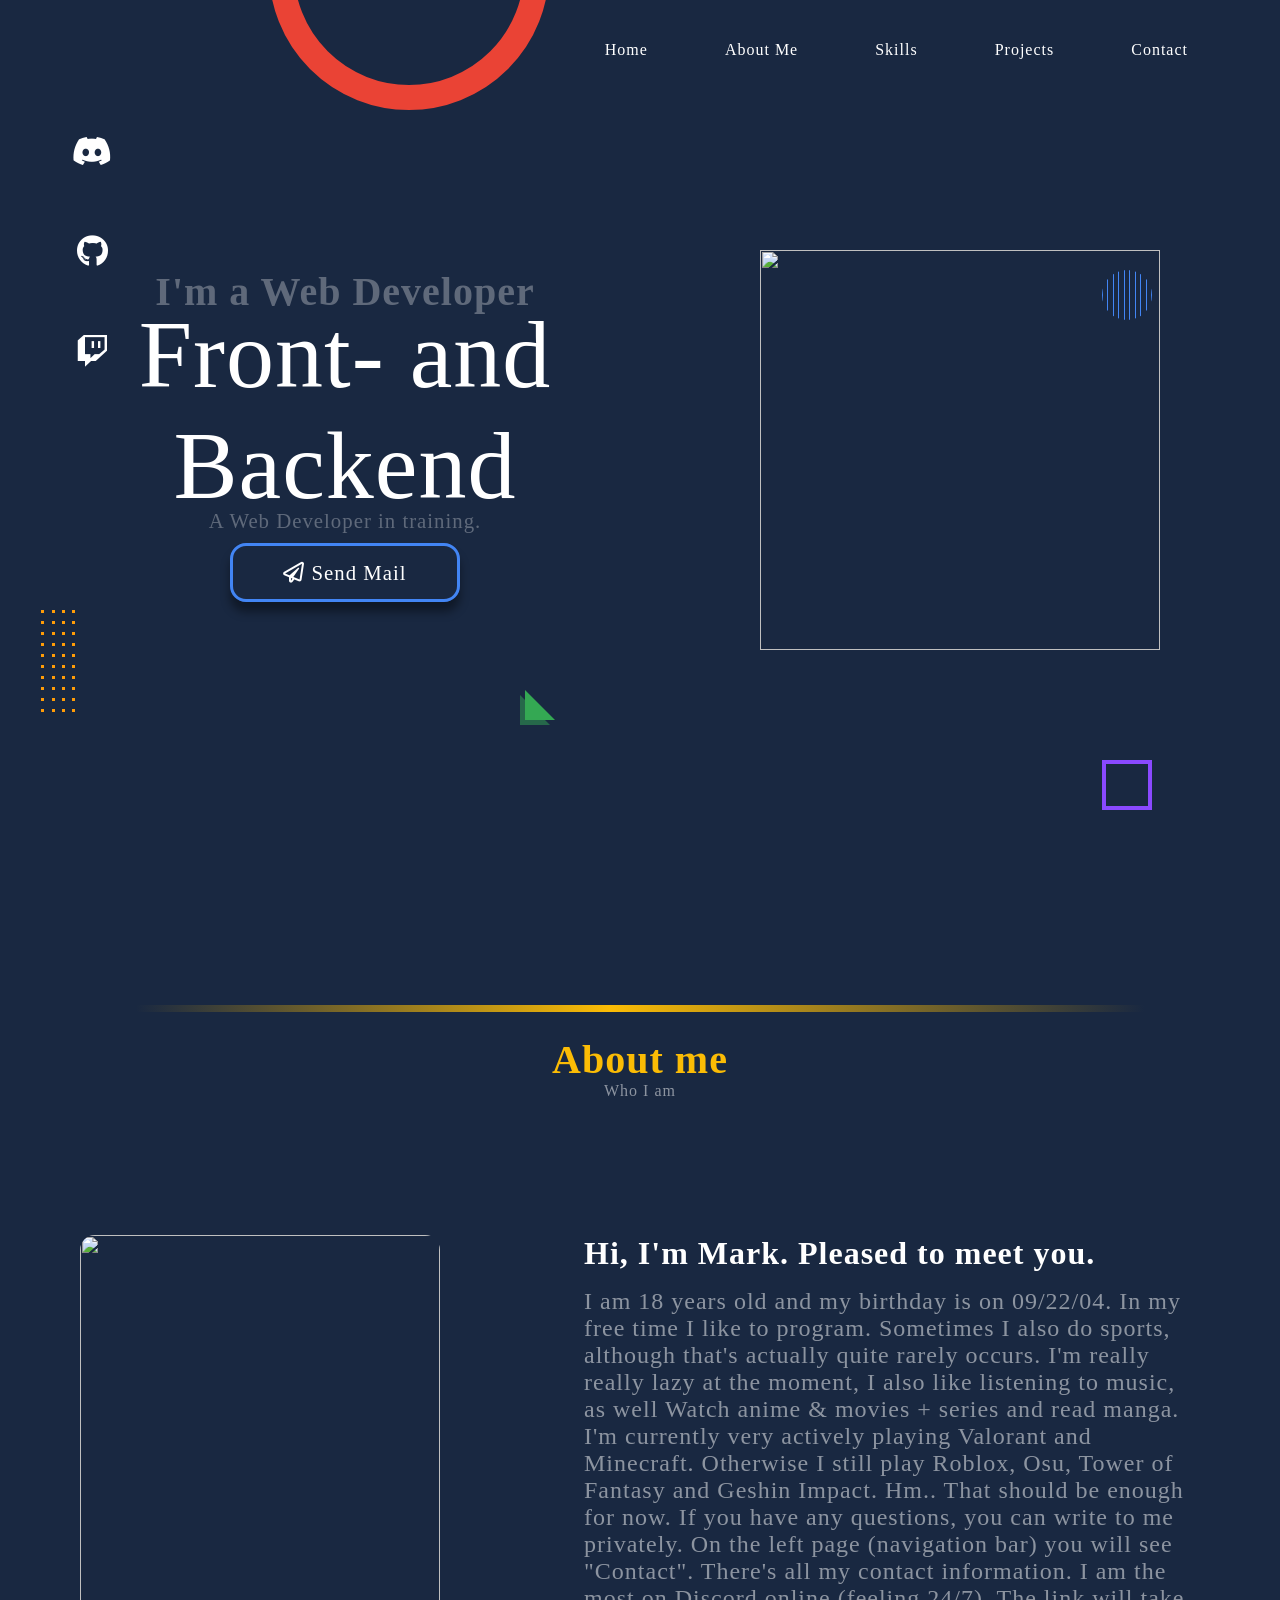
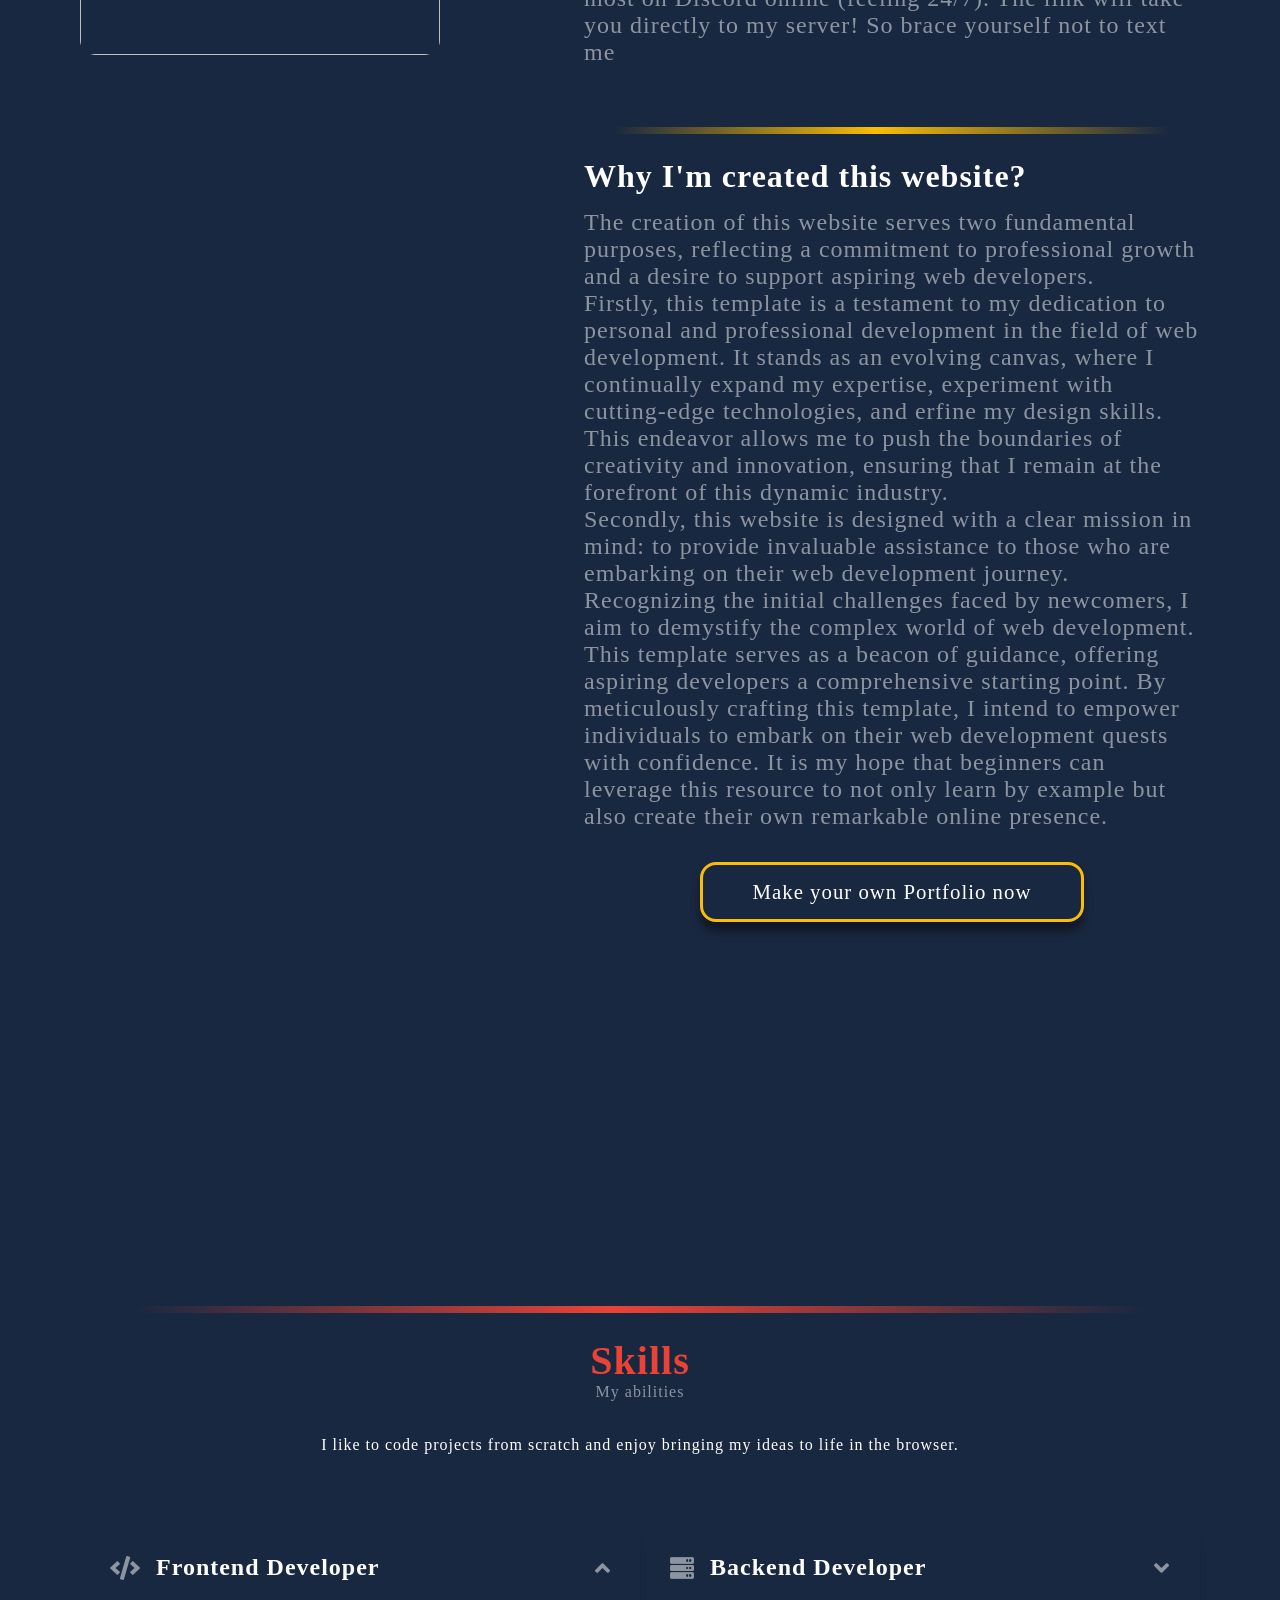
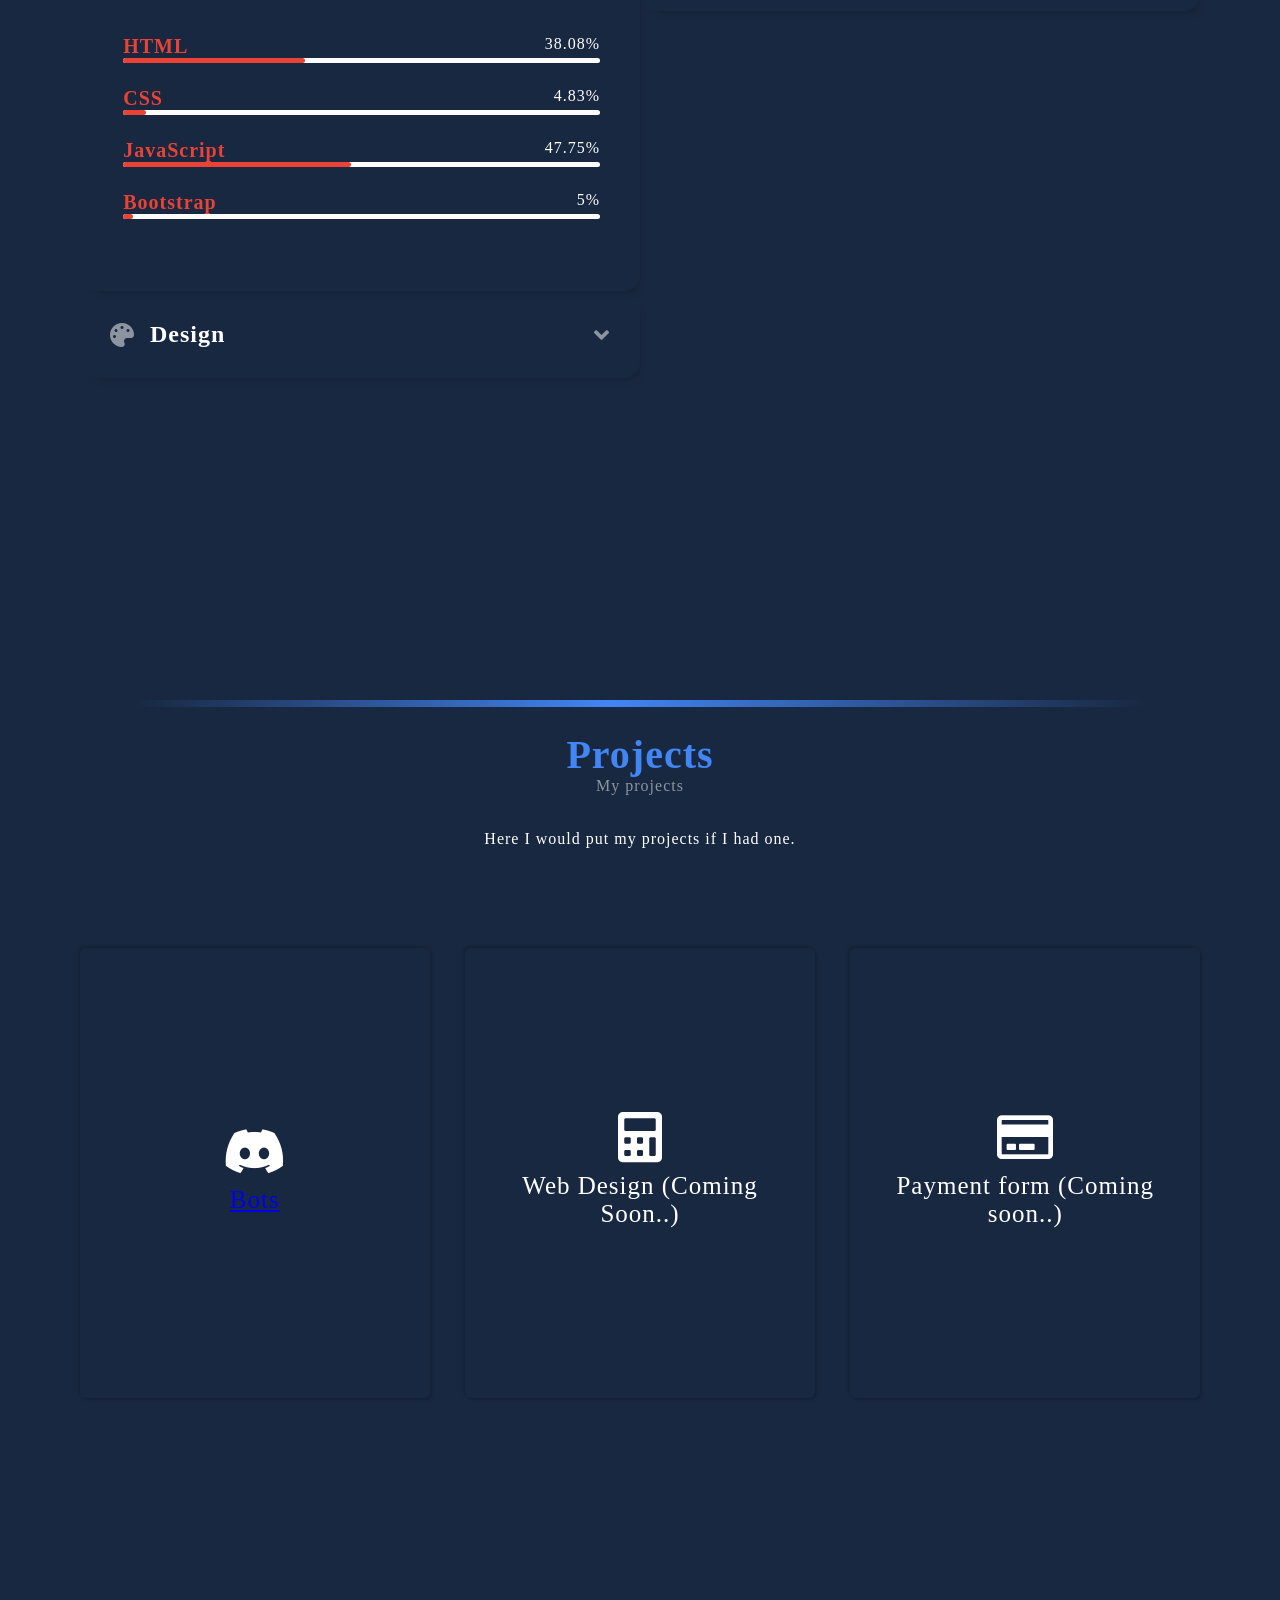
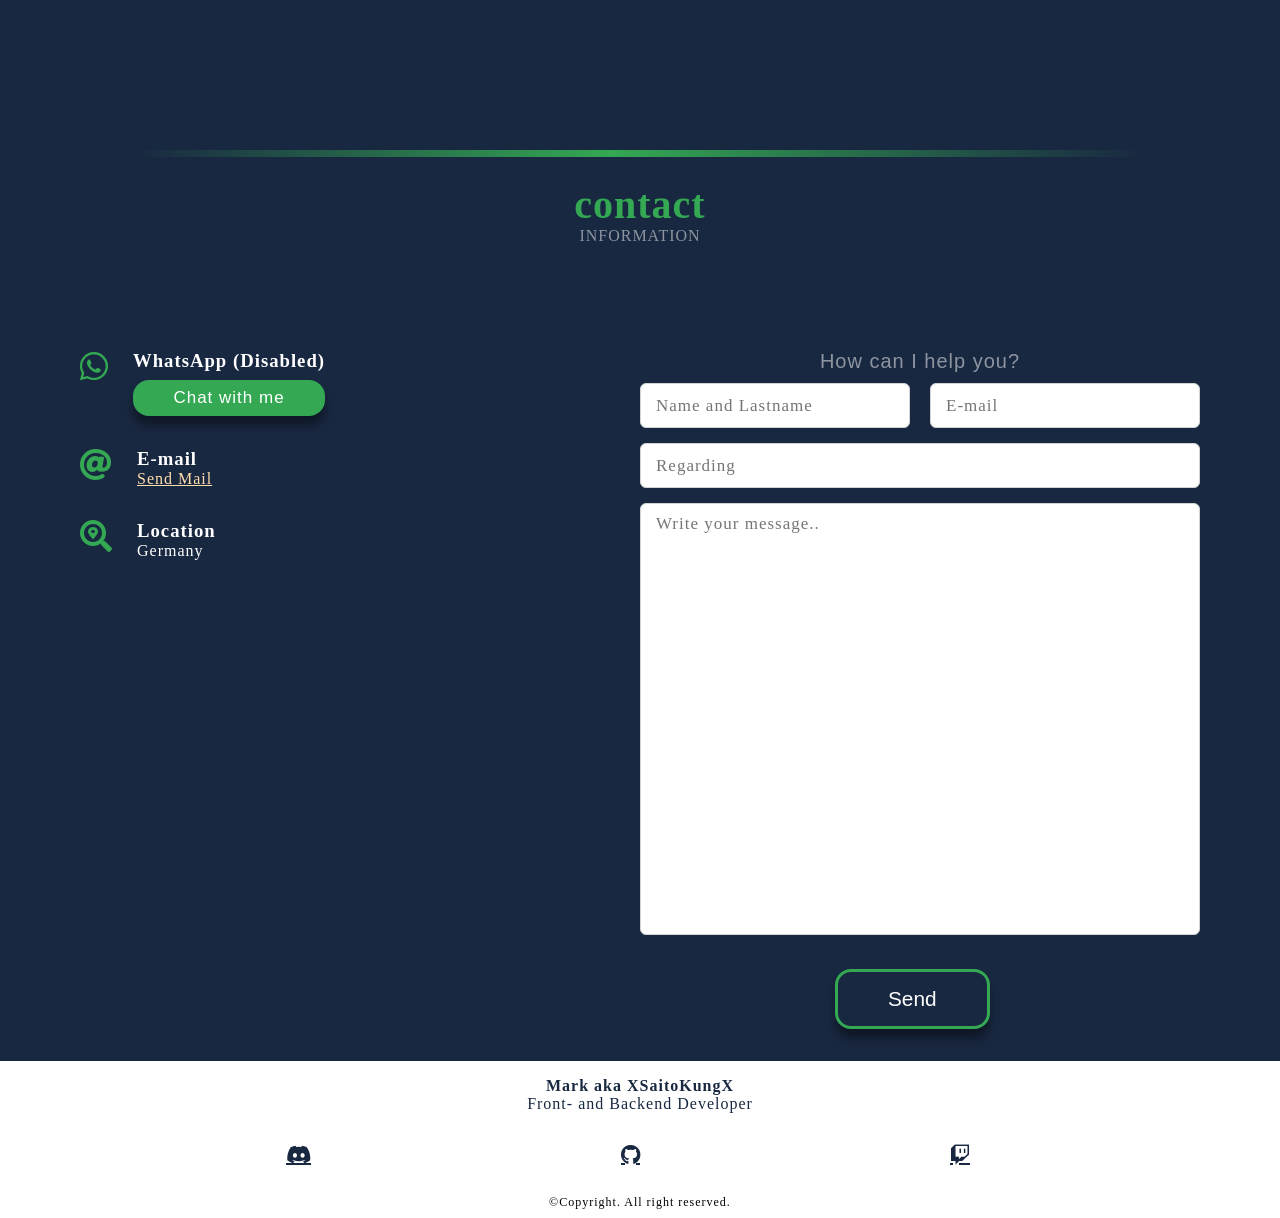
==== commit ce057d1e: "Update index.html" ====
--- a/index.html
+++ b/index.html
@@ -15,7 +15,7 @@
     <!--- ScrollReveal --->
     <script src="https://unpkg.com/scrollreveal"></script>
     <script src="/path/to/noframework.waypoints.min.js"></script>
-    <title>Nattapat Pongsuwan</title>
+    <title>XSaitoKungX</title>
 </head>
 <body>
 <div id="page-loader"><span class="preloader-interior"></span>
@@ -170,19 +170,27 @@
                 <h2 class="title">Why I'm created this website?</h2>
                 <br><br><br>
                 <p>
-                    Commencing my apprenticeship journey with Webnetz on August 1st, 2023, I'm immersed in the realm of
-                    Fachinformatiker Anwendungsentwicklung (Computer Science Application Development). My focus lies
-                    within
-                    the dynamic sphere of backend development, and throughout my apprenticeship, I've crafted this
-                    website
-                    as a testament to my growth and exploration. It's a fusion of PHP, HTML, CSS, JavaScript, and MySQL,
-                    showcasing the evolution I've undergone in the digital landscape. This digital sanctuary
-                    encapsulates a
-                    year-long endeavor, reflecting the essence of my exhilarating odyssey.
+                    The creation of this website serves two fundamental purposes, reflecting a commitment to professional
+                    growth and a desire to support aspiring web developers.
+                </p>
+                <p>
+                    Firstly, this template is a testament to my dedication to personal and professional
+                    development in the field of web development. It stands as an evolving canvas, where
+                    I continually expand my expertise, experiment with cutting-edge technologies, and erfine my
+                    design skills. This endeavor allows me to push the boundaries of creativity and innovation,
+                    ensuring that I remain at the forefront of this dynamic industry.
+                </p>
+                <p>
+                    Secondly, this website is designed with a clear mission in mind: to provide invaluable assistance 
+                    to those who are embarking on their web development journey. Recognizing the initial challenges faced 
+                    by newcomers, I aim to demystify the complex world of web development. This template serves as a beacon of guidance, 
+                	offering aspiring developers a comprehensive starting point. By meticulously crafting this template, I intend to 
+                    empower individuals to embark on their web development quests with confidence. 
+                    It is my hope that beginners can leverage this resource to not only learn by example but also create their own remarkable online presence.
                 </p>
                 <a class="btncv"
-                   href="https://resumegenius.com/resume-templates/modern-templates"
-                   target="_blank"></i> Lebenslauf herunterladen</a>
+                   href="https://github.com/XSaitoKungX/Portfolio/"
+                   target="_blank"></i> Make your own Portfolio now</a>
 
             </div>
         </div>
@@ -344,13 +352,13 @@
             <div class="card">
                 <div class="box">
                     <i class="fas fa-calculator"></i>
-                    <div class="text">Web Design & Calculator</div>
+                    <div class="text">Web Design (Coming Soon..)</div>
                 </div>
             </div>
             <div class="card">
                 <div class="box">
                     <i class="far fa-credit-card"></i>
-                    <div class="text">Payment form</div>
+                    <div class="text">Payment form (Coming soon..)</div>
                 </div>
             </div>
         </div>
@@ -395,13 +403,13 @@
                     <i class="fas fa-search-location contact-icon"></i>
                     <div>
                         <h3 class="contact-title">Location</h3>
-                        <span class="contact-subtitle">Germany - 21337 Lüneburg - Horst-Nickel-Straße 4 </span>
+                        <span class="contact-subtitle">Germany </span>
                     </div>
                 </div>
             </div>
             <div class="column-right">
                 <div class="text">How can I help you?</div>
-                <form action="send_email.php" method="POST">
+                <form action="" method="POST">
                     <div class="fields">
                         <div class="field name">
                             <input type="text" name="names" id="names" placeholder="Name and Lastname" required>
@@ -429,7 +437,7 @@
     <div class="footer-bg">
         <div class="footer-container">
             <div>
-                <h1 class="footer-title">Mark</h1>
+                <h1 class="footer-title">Mark aka XSaitoKungX</h1>
                 <span class="footer-subtitle">Front- and Backend Developer</span>
             </div>
             <div class="footer-social">
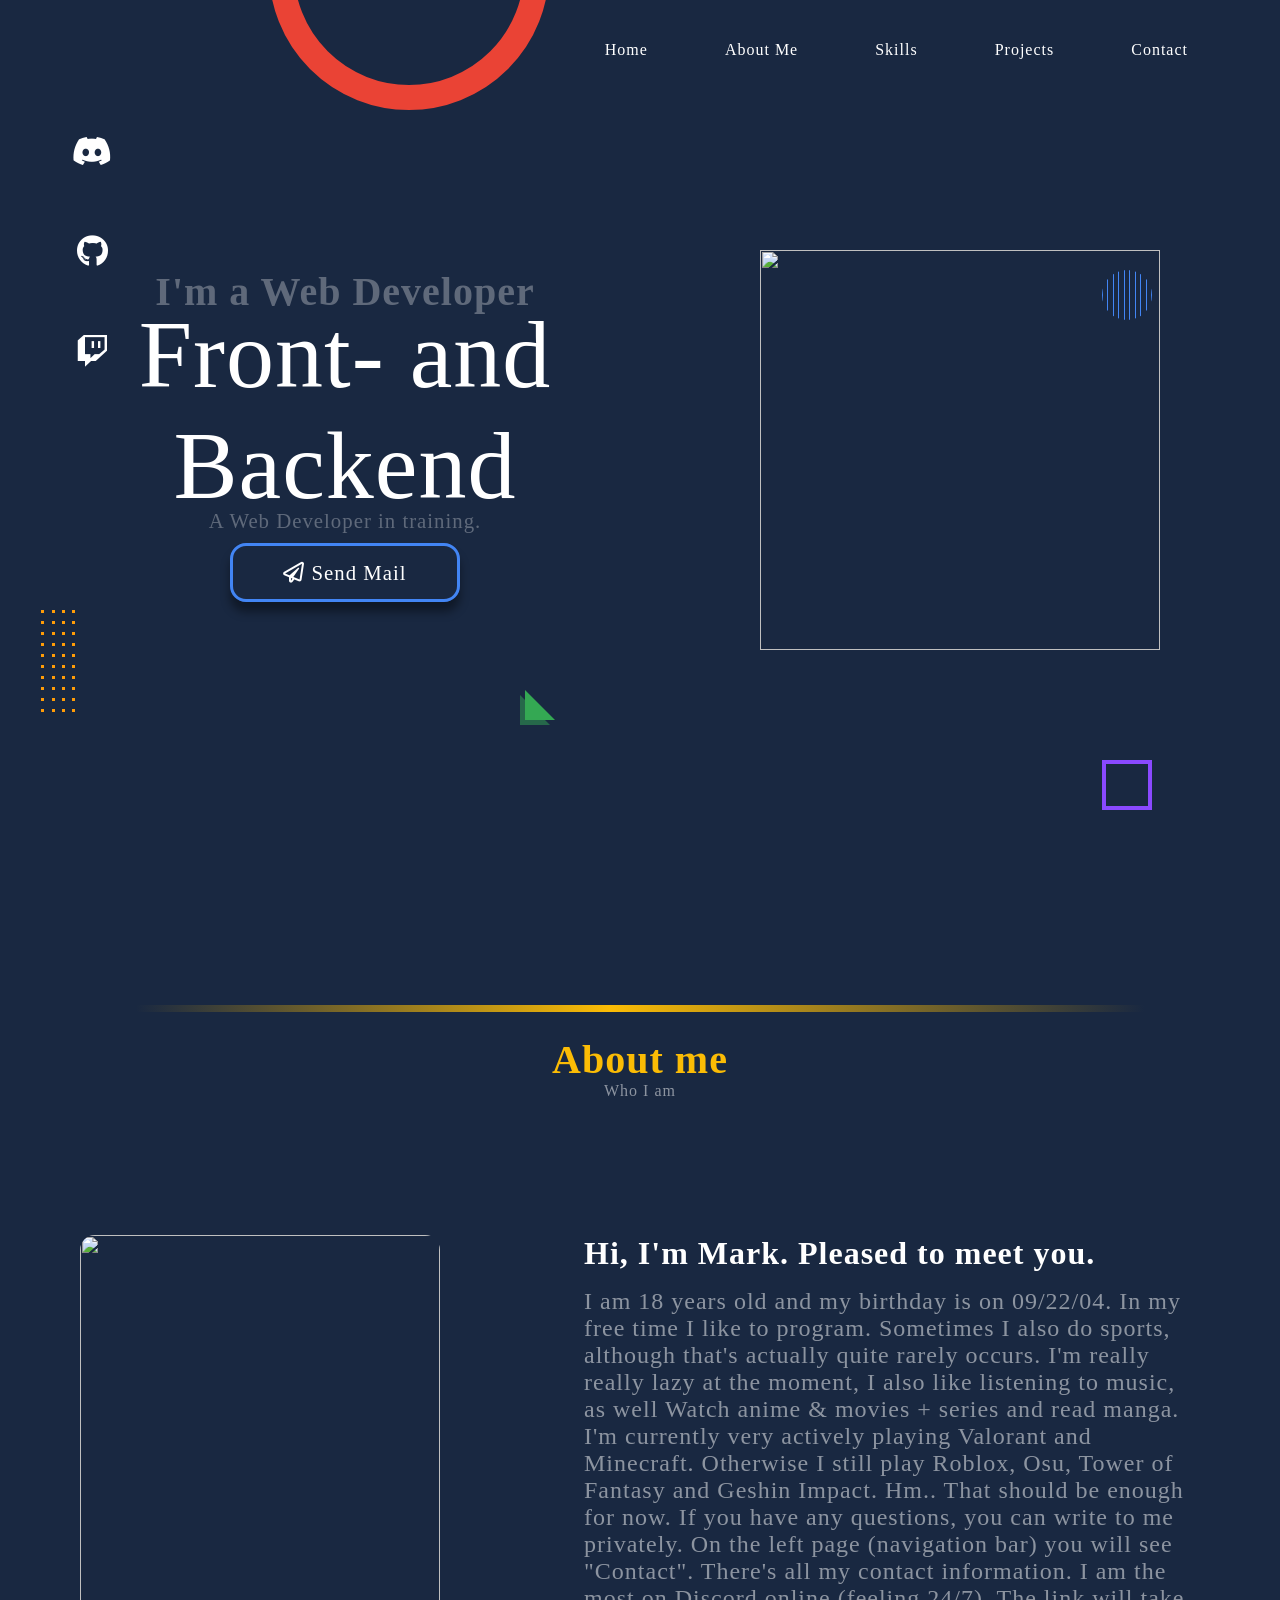
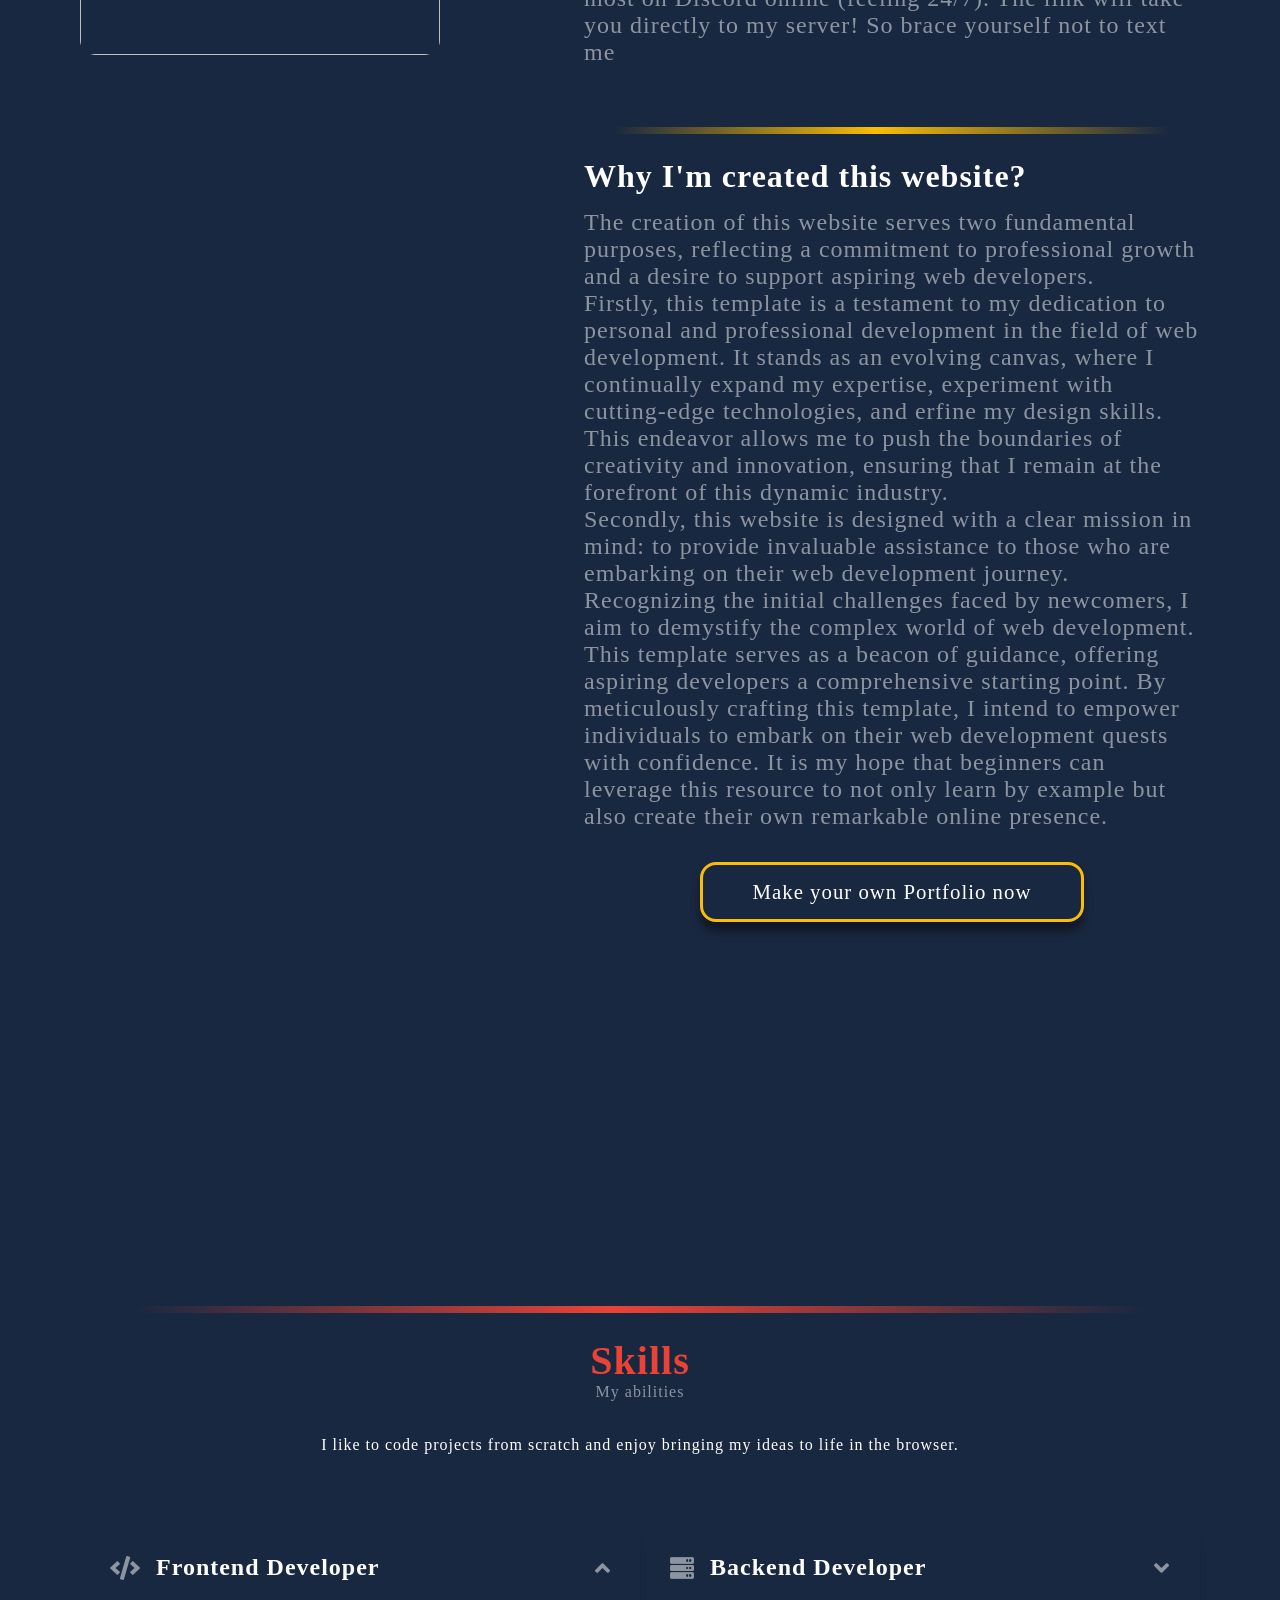
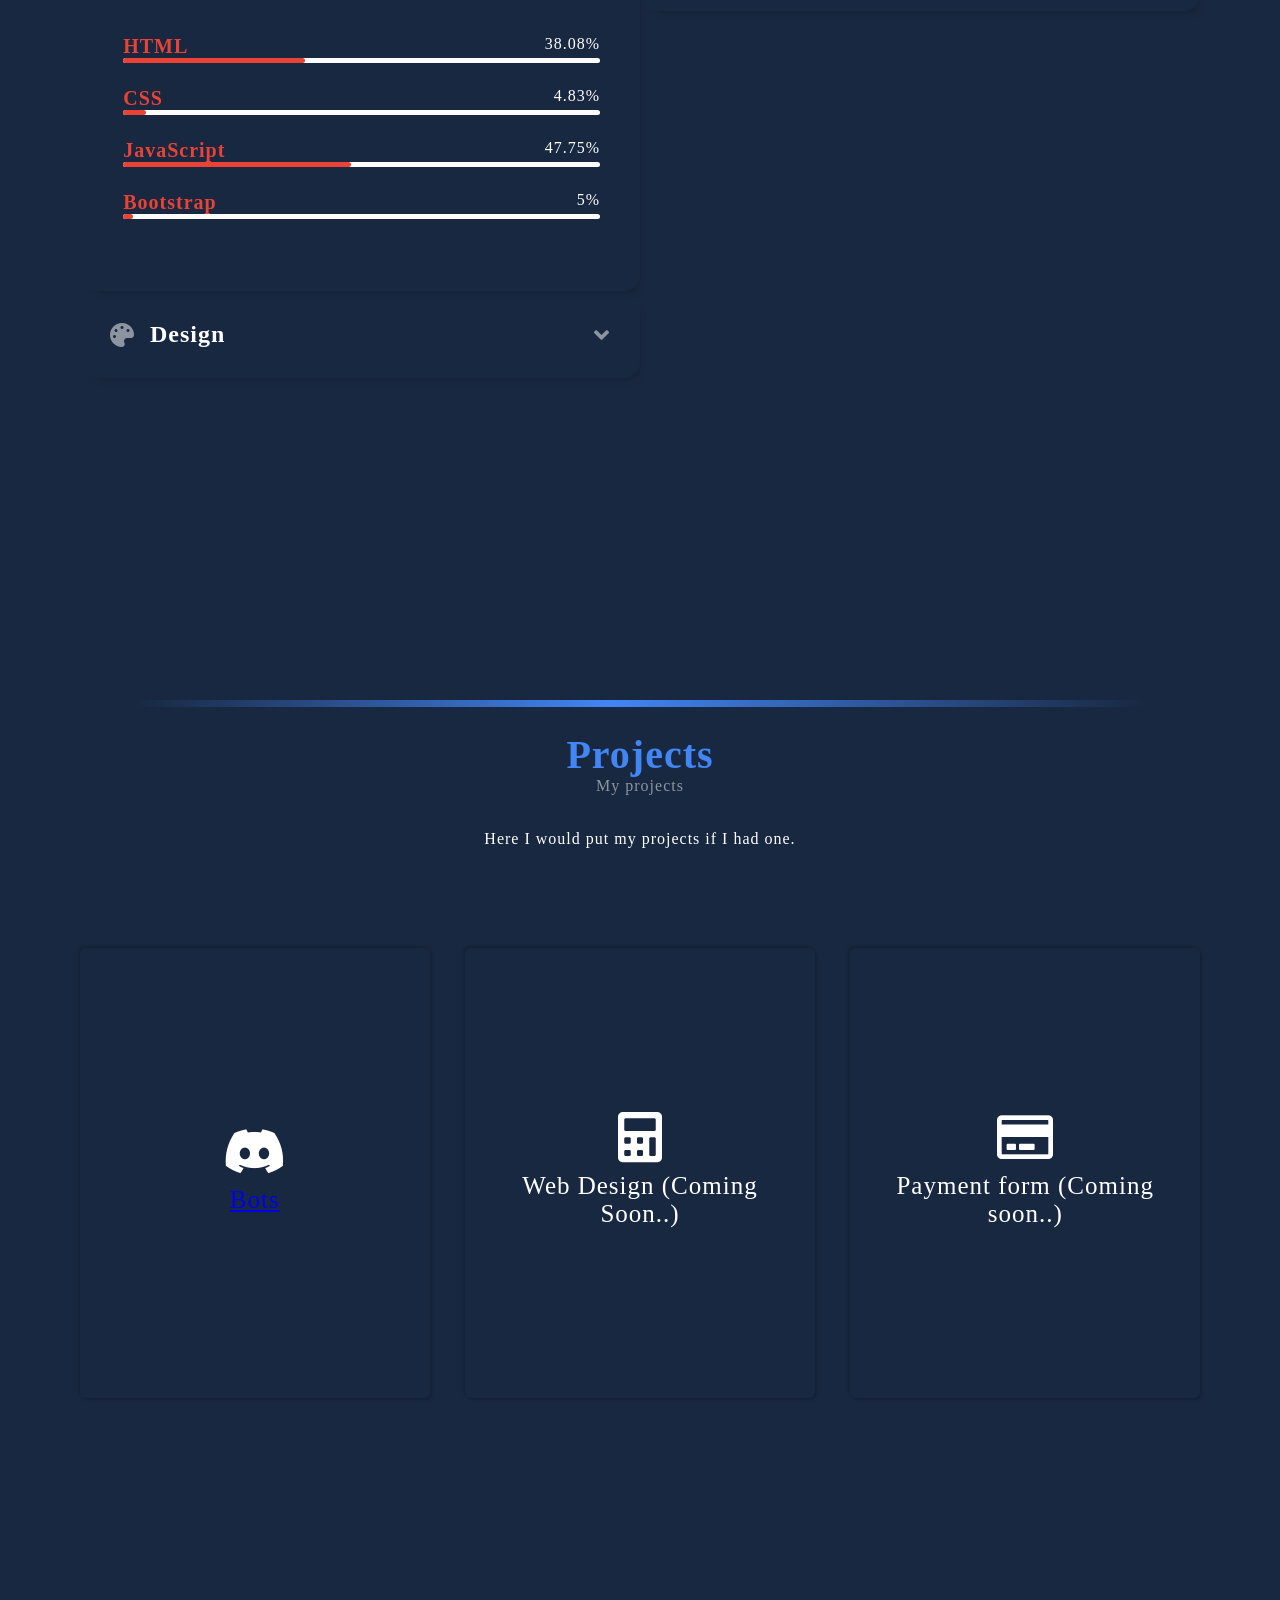
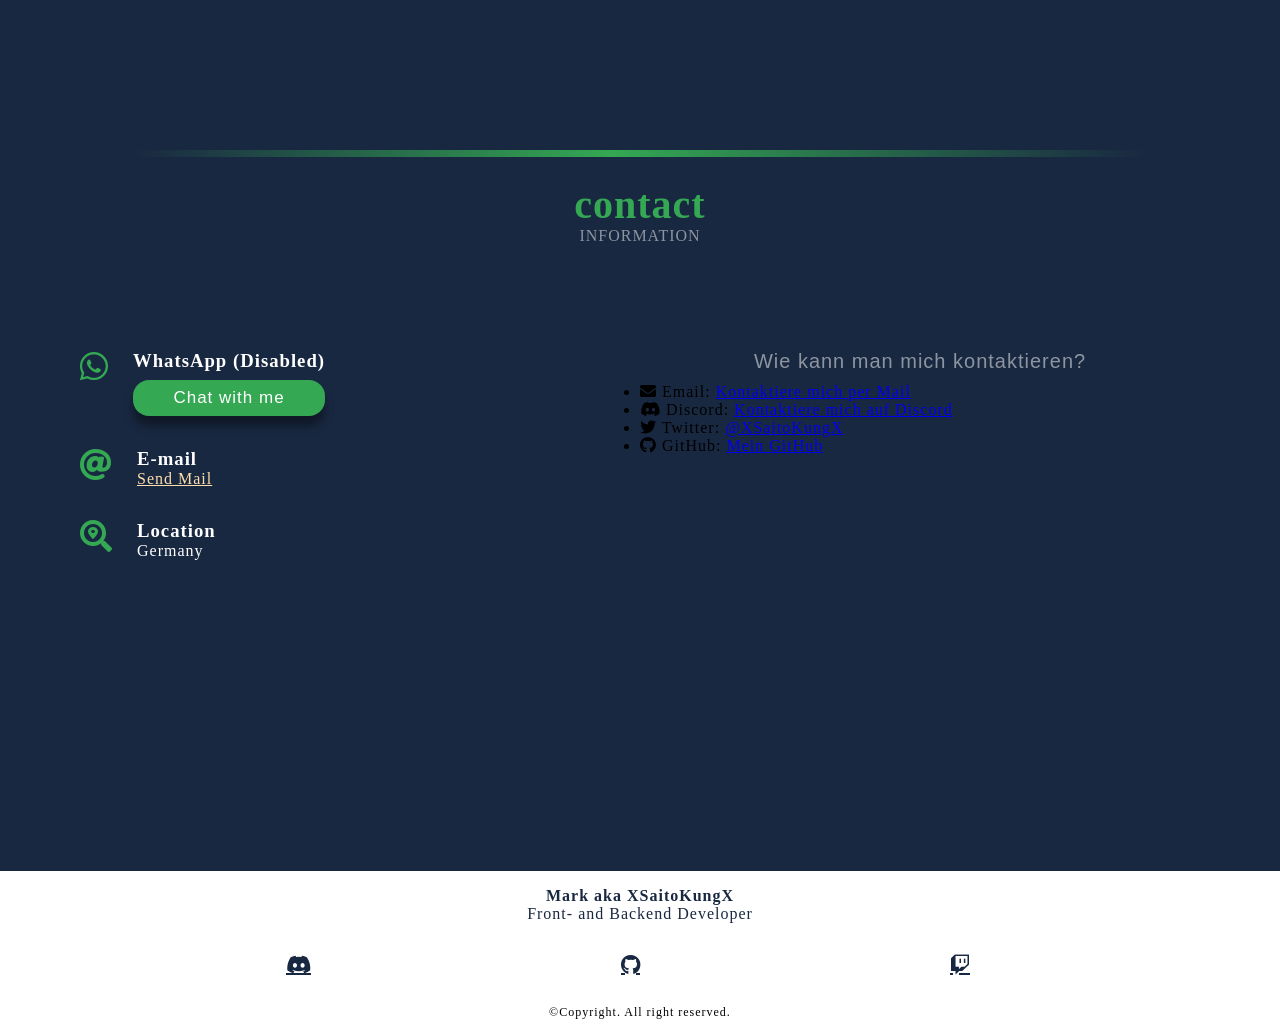
==== commit 44ee636c: "Update index.html" ====
--- a/index.html
+++ b/index.html
@@ -408,27 +408,15 @@
                 </div>
             </div>
             <div class="column-right">
-                <div class="text">How can I help you?</div>
-                <form action="" method="POST">
-                    <div class="fields">
-                        <div class="field name">
-                            <input type="text" name="names" id="names" placeholder="Name and Lastname" required>
-                        </div>
-                        <div class="field email">
-                            <input type="email" name="email" id="email" placeholder="E-mail" required>
-                        </div>
-                    </div>
-                    <div class="field">
-                        <input type="text" name="asunto" id="asunto" placeholder="Regarding" required>
-                    </div>
-                    <div class="field-textarea">
-                        <textarea name="mensaje" cols="30" rows="10" placeholder="Write your message.." id="mensaje"></textarea>
-                    </div>
-                    <div class="button">
-                        <button type="submit" id="btnSend">Send</button>
-                    </div>
-                </form>
-            </div>
+            <div class="text">Wie kann man mich kontaktieren?</div>
+            <ul>
+                <li><i class="fas fa-envelope"></i> Email: <a href="mailto:markungphim@gmail.com">Kontaktiere mich per Mail</a></li>
+                <li><i class="fab fa-discord"></i> Discord: <a href="https://www.discordapp.com/users/848917797501141052" target="_blank">Kontaktiere mich auf Discord</a></li>
+                <li><i class="fab fa-twitter"></i> Twitter: <a href="https://twitter.com/XSaitoKungX" target="_blank">@XSaitoKungX</a></li>
+                <li><i class="fab fa-github"></i> GitHub: <a href="https://github.com/XSaitoKungX" target="_blank">Mein GitHub</a></li>
+                
+            </ul>
+        </div>
         </div>
 </section>
 
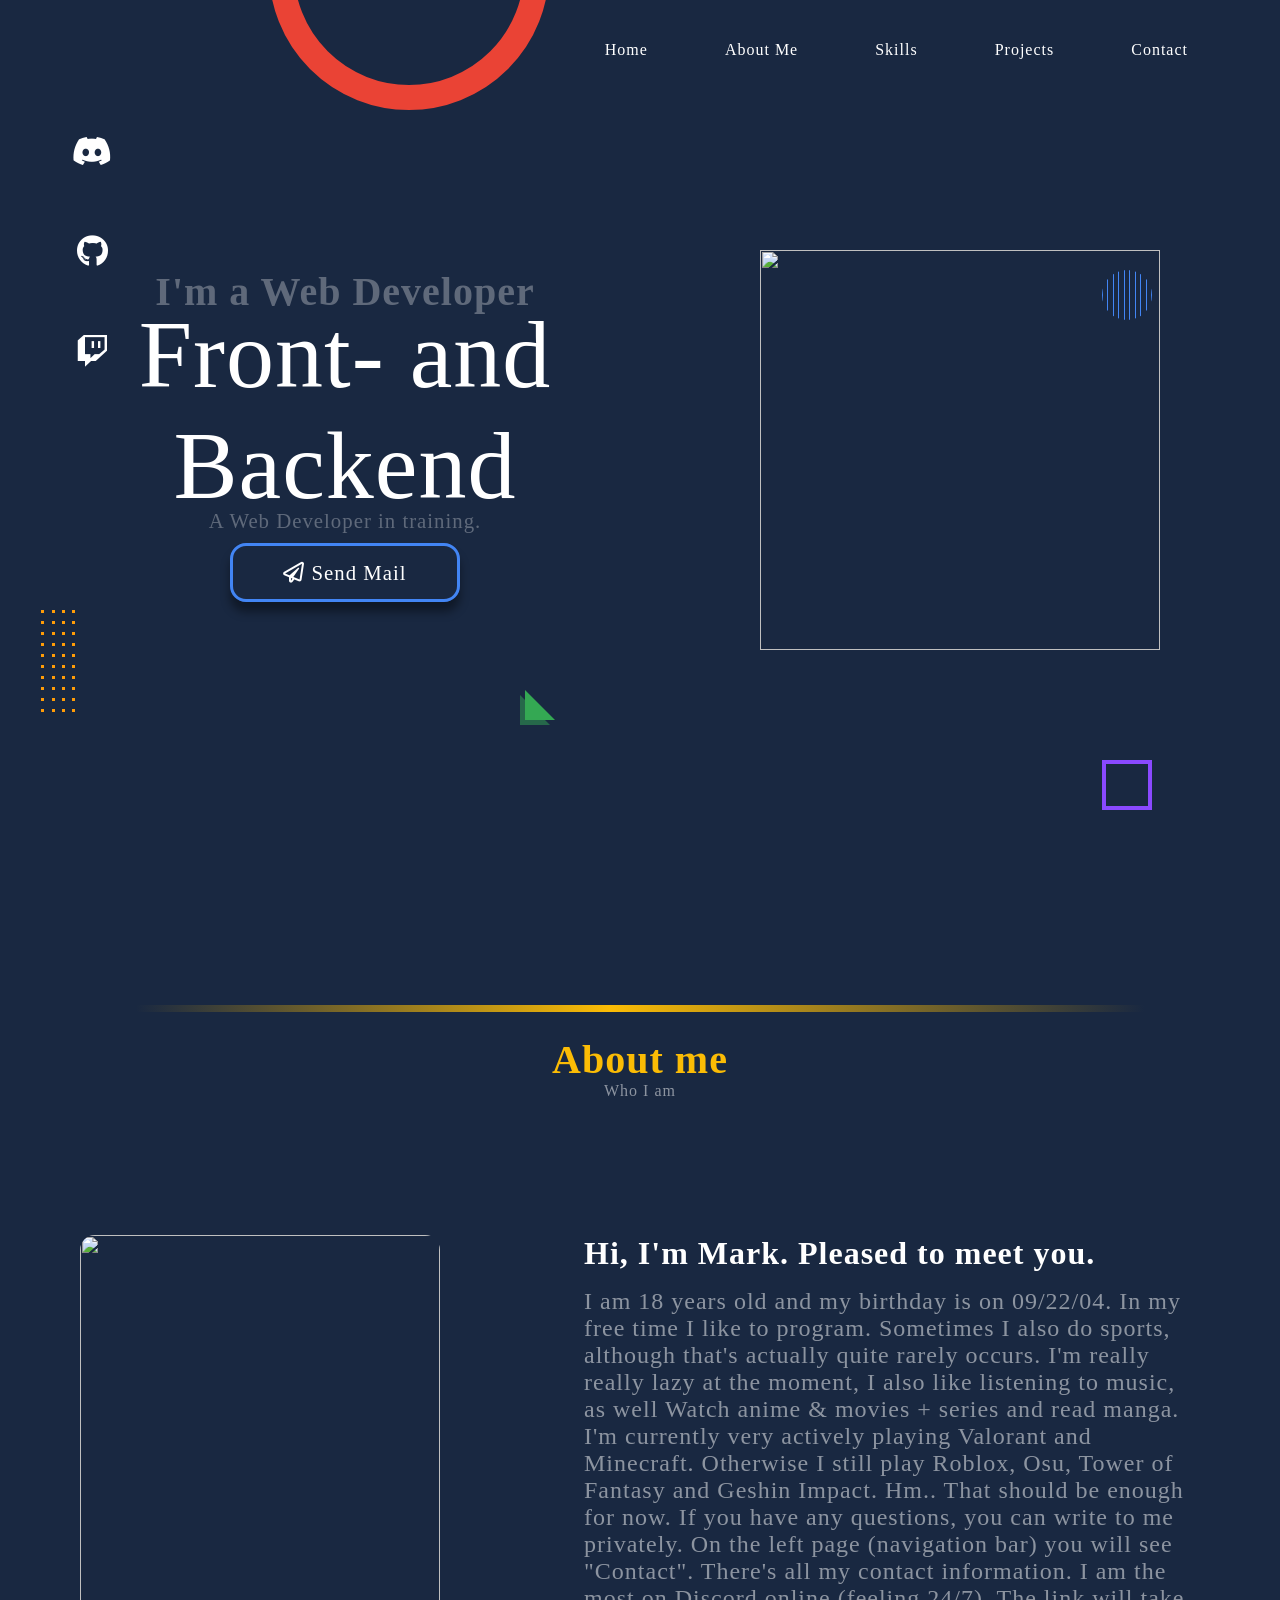
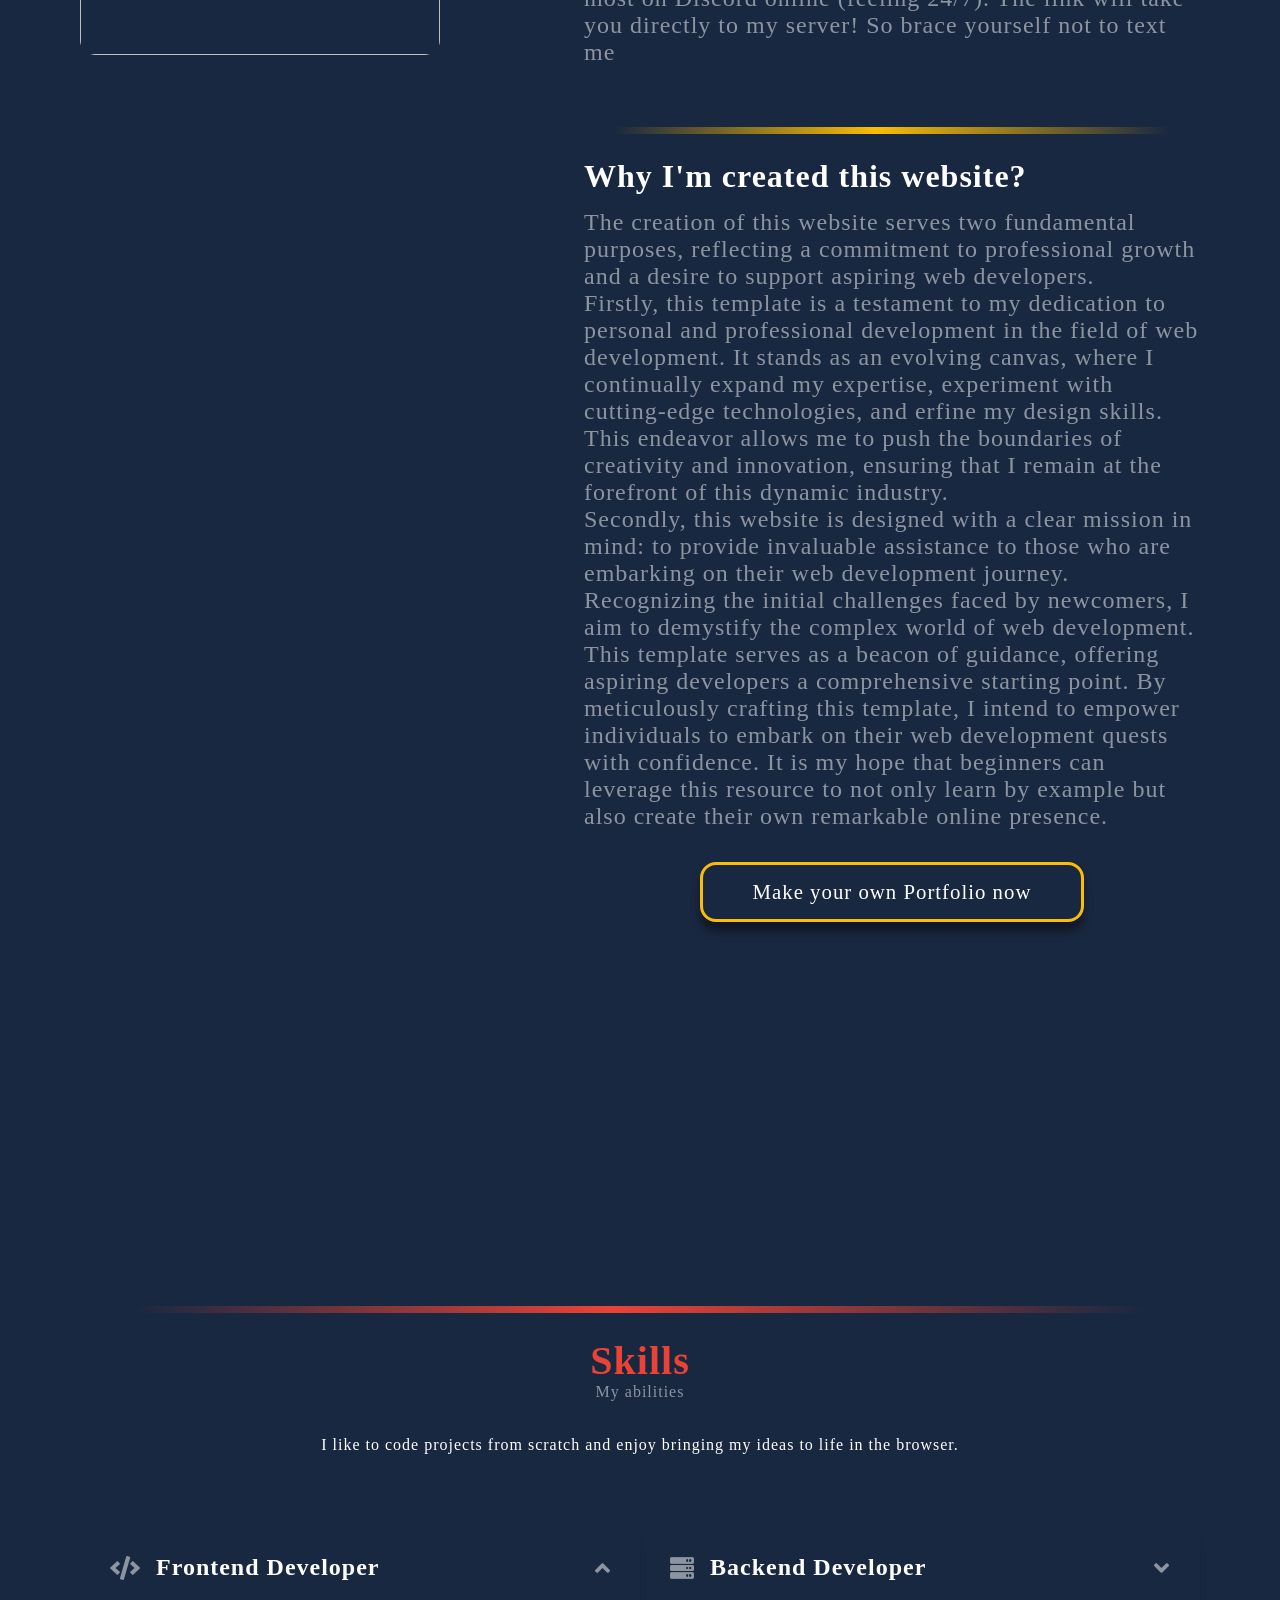
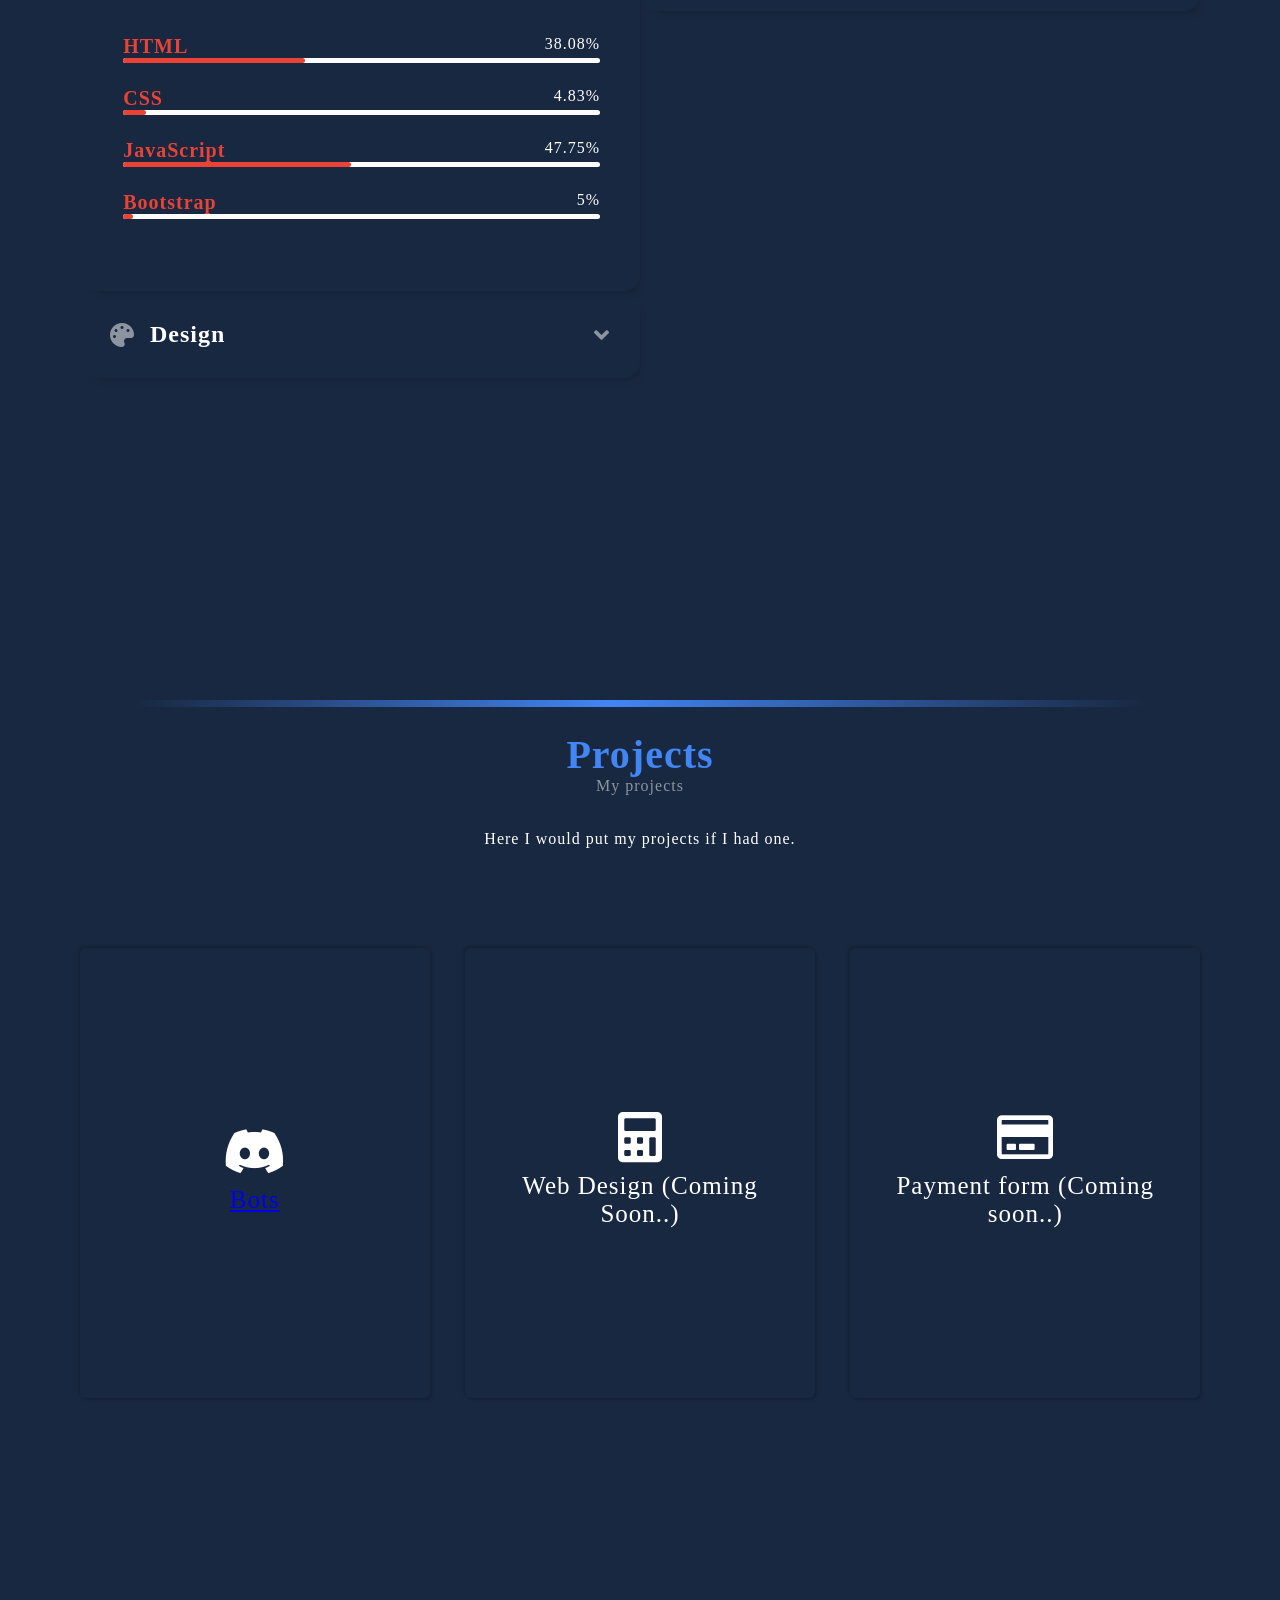
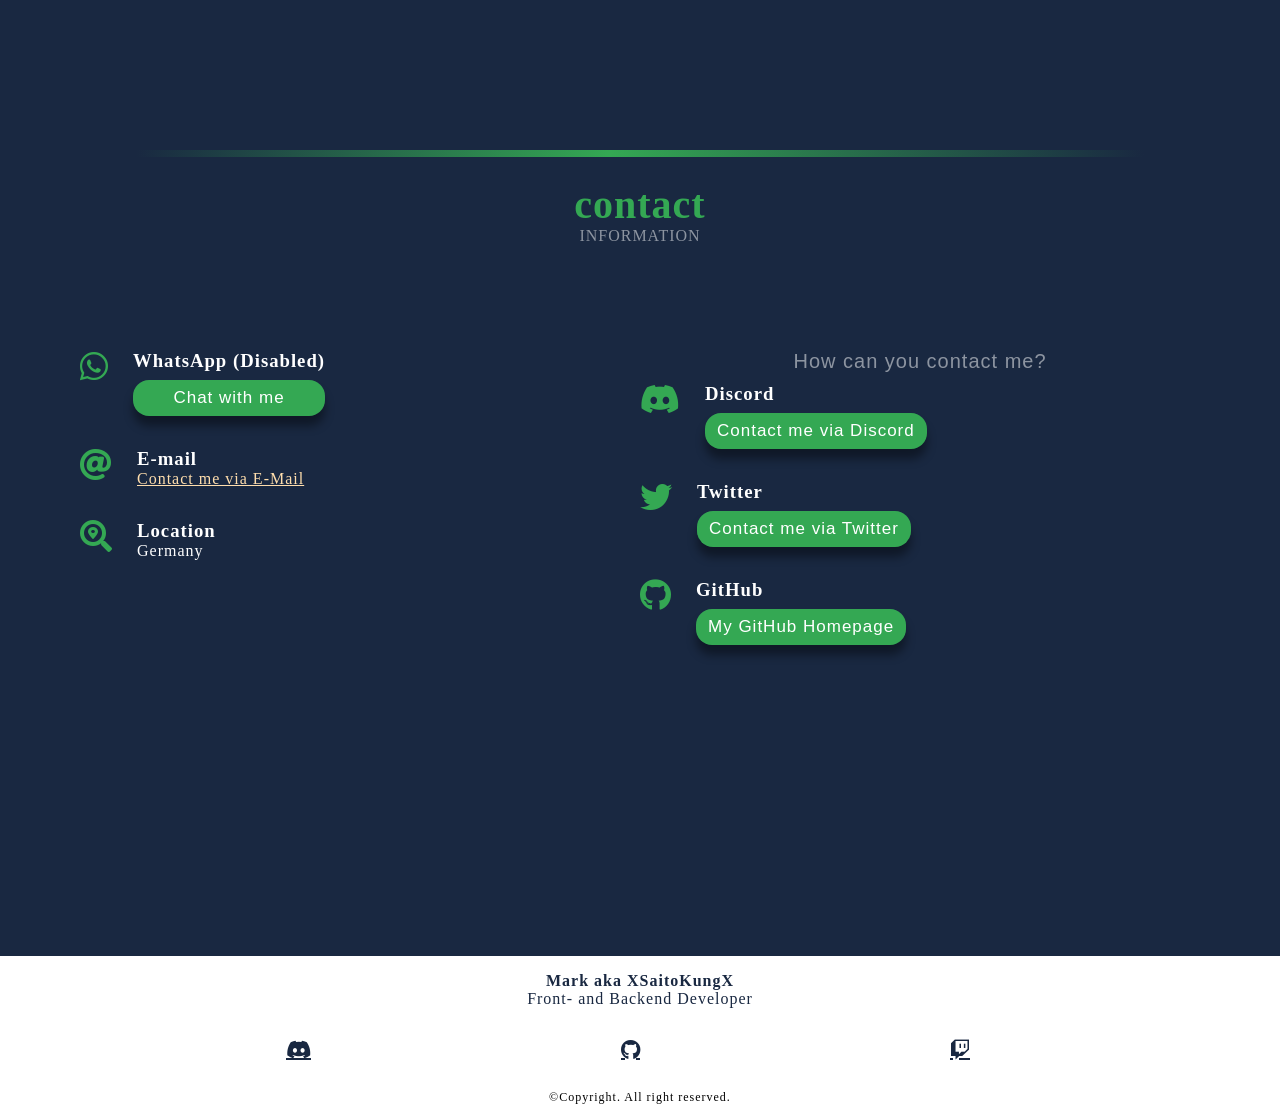
==== commit ae40d8d2: "Update index.html" ====
--- a/index.html
+++ b/index.html
@@ -395,7 +395,7 @@
                     <i class="fas fa-at contact-icon"></i>
                     <div>
                         <h3 class="contact-title">E-mail</h3>
-                        <span class="contact-subtitle"><a class="sendmail" href="mailto:n.pongsuwan@web-netz.de">Send Mail</a></span>
+                        <span class="contact-subtitle"><a class="sendmail" href="mailto:xsaitokungx@hotmail.com">Contact me via E-Mail</a></span>
                     </div>
                 </div>
 
@@ -408,15 +408,31 @@
                 </div>
             </div>
             <div class="column-right">
-            <div class="text">Wie kann man mich kontaktieren?</div>
-            <ul>
-                <li><i class="fas fa-envelope"></i> Email: <a href="mailto:markungphim@gmail.com">Kontaktiere mich per Mail</a></li>
-                <li><i class="fab fa-discord"></i> Discord: <a href="https://www.discordapp.com/users/848917797501141052" target="_blank">Kontaktiere mich auf Discord</a></li>
-                <li><i class="fab fa-twitter"></i> Twitter: <a href="https://twitter.com/XSaitoKungX" target="_blank">@XSaitoKungX</a></li>
-                <li><i class="fab fa-github"></i> GitHub: <a href="https://github.com/XSaitoKungX" target="_blank">Mein GitHub</a></li>
-                
-            </ul>
-        </div>
+            <div class="text">How can you contact me?</div>
+                <div class="contact-information">
+                    <i class="fab fa-discord contact-icon"></i>
+                    <div>
+                        <h3 class="contact-title ">Discord</h3>
+                        <span class="contact-subtitle wtsp"><a href="https://www.discordapp.com/users/848917797501141052" target="_blank">Contact me via Discord</a></span>
+                    </div>
+                </div>
+
+                <div class="contact-information">
+                    <i class="fab fa-twitter contact-icon"></i>
+                    <div>
+                        <h3 class="contact-title ">Twitter</h3>
+                        <span class="contact-subtitle wtsp"><a href="https://twitter.com/XSaitoKungX" target="_blank">Contact me via Twitter</a></span>
+                    </div>
+                </div>
+
+                <div class="contact-information">
+                    <i class="fab fa-github contact-icon"></i>
+                    <div>
+                        <h3 class="contact-title ">GitHub</h3>
+                        <span class="contact-subtitle wtsp"><a href="https://github.com/XSaitoKungX" target="_blank">My GitHub Homepage</a></span>
+                    </div>
+                </div>
+            </div>
         </div>
 </section>
 
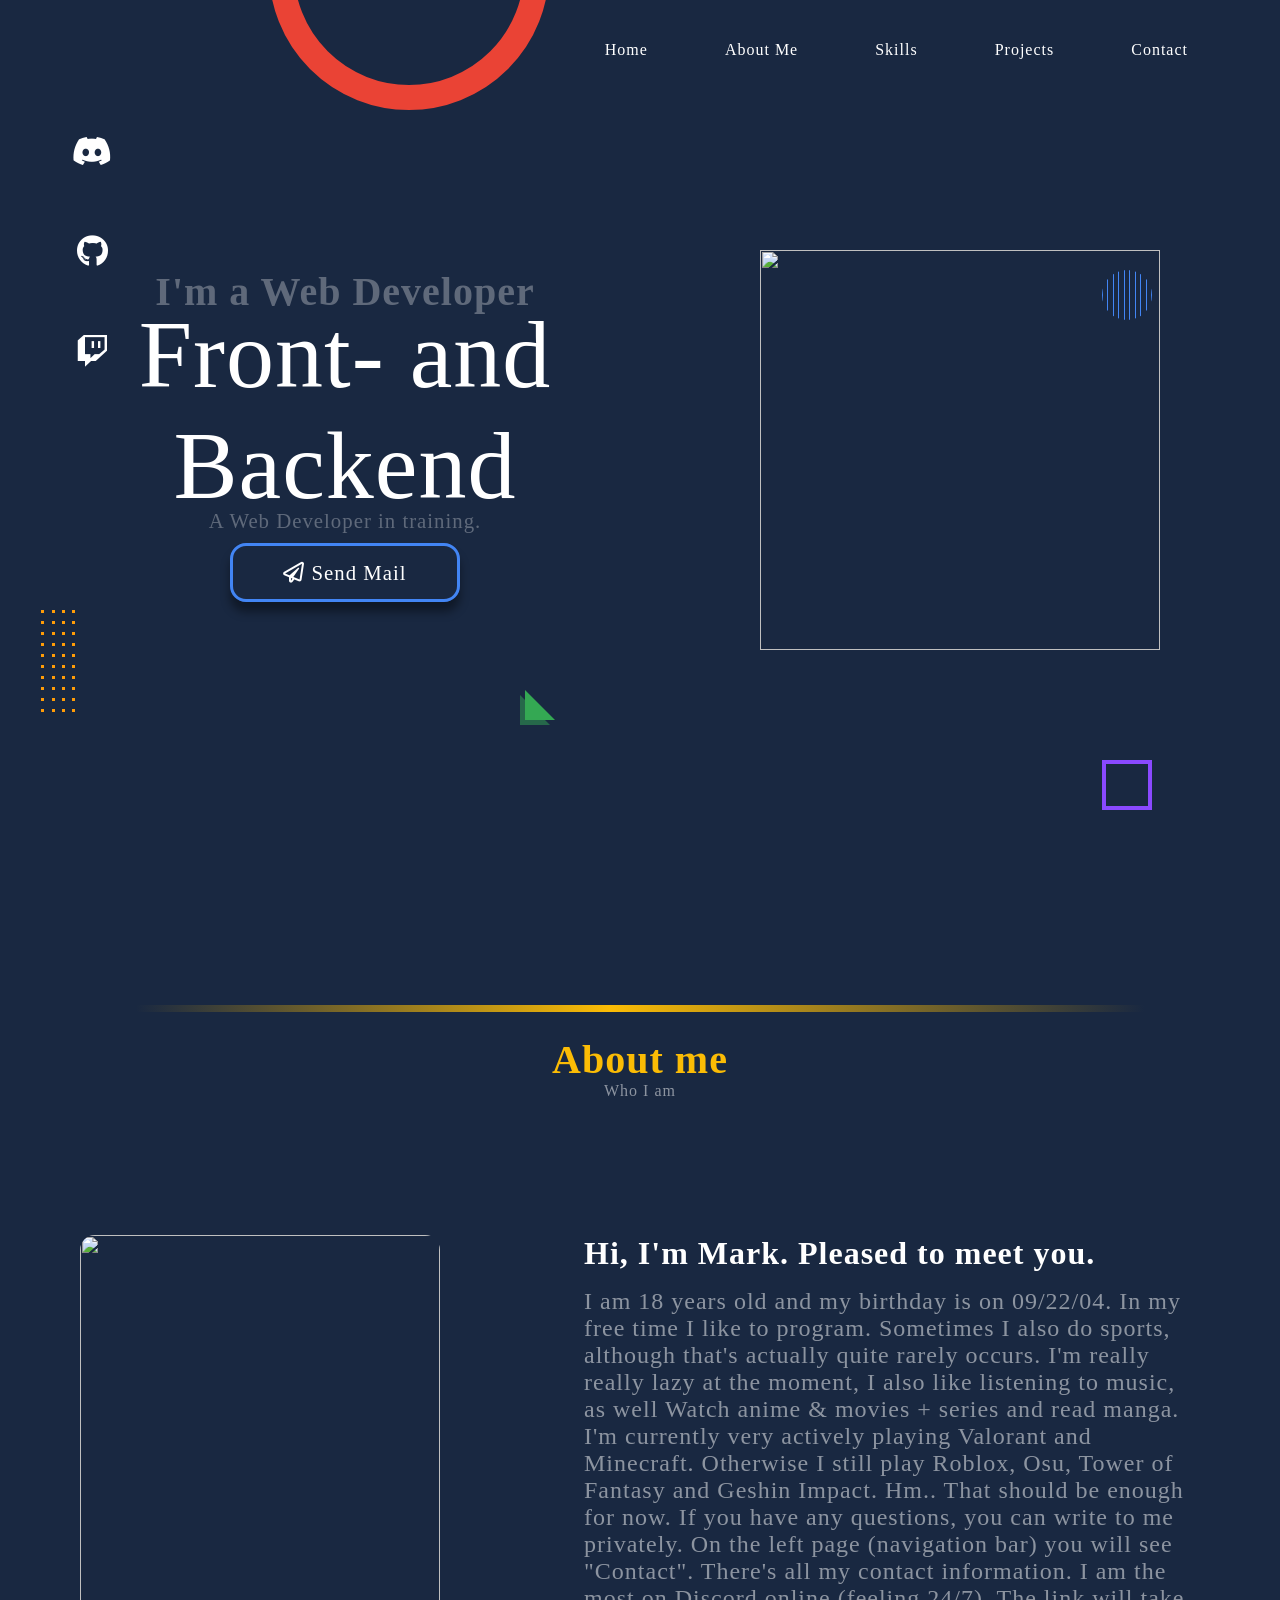
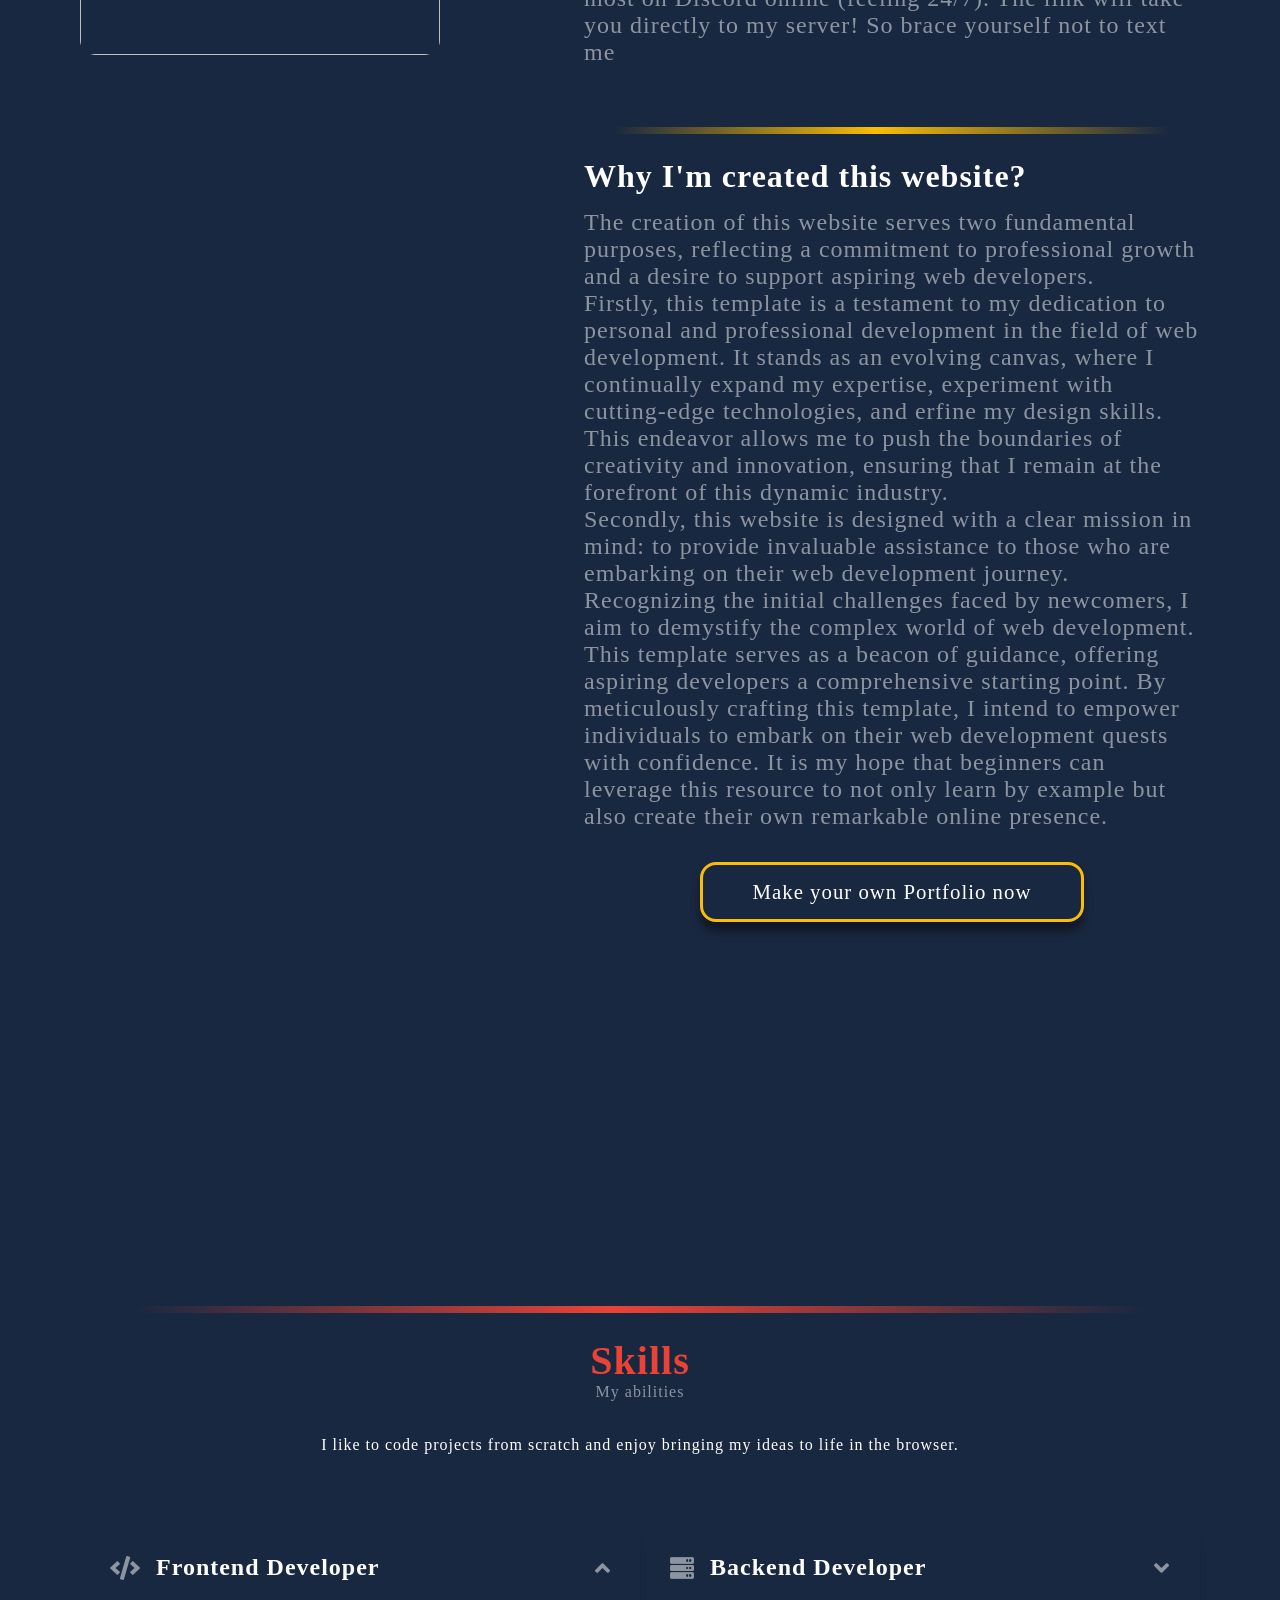
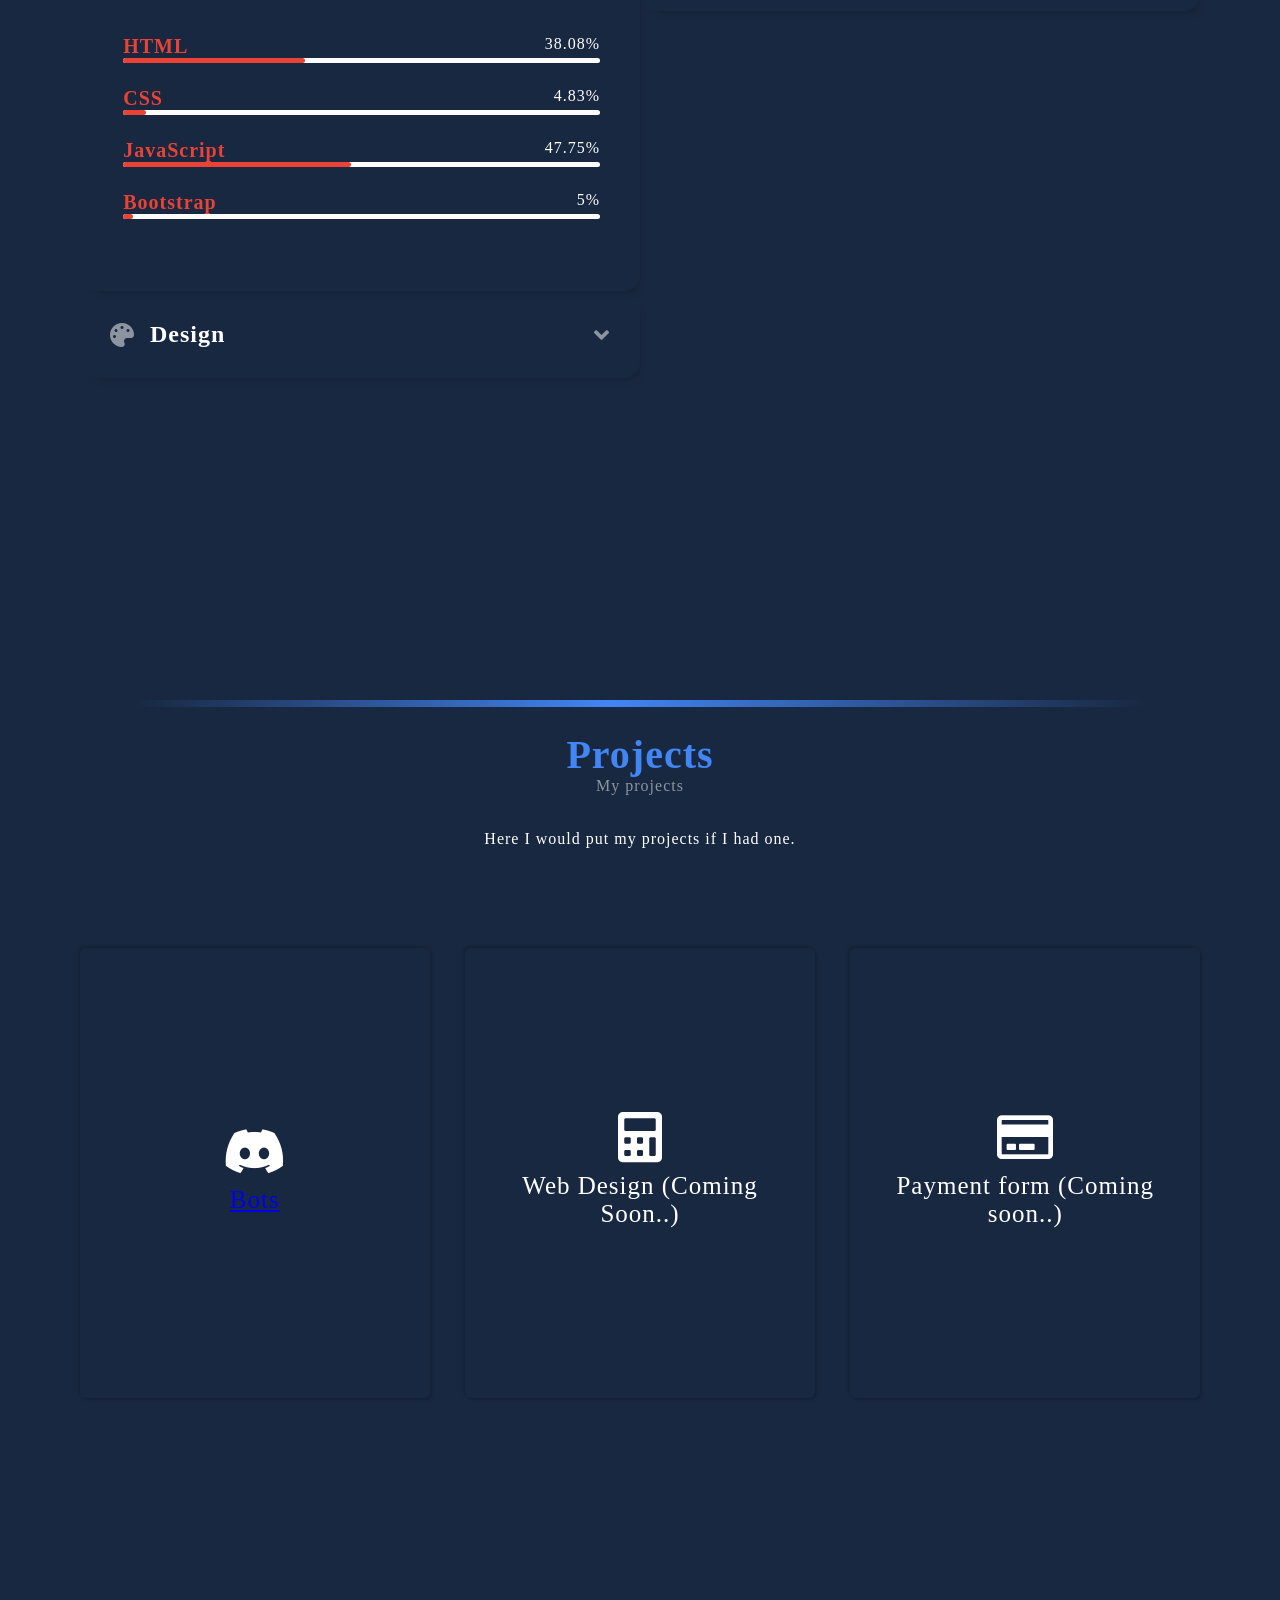
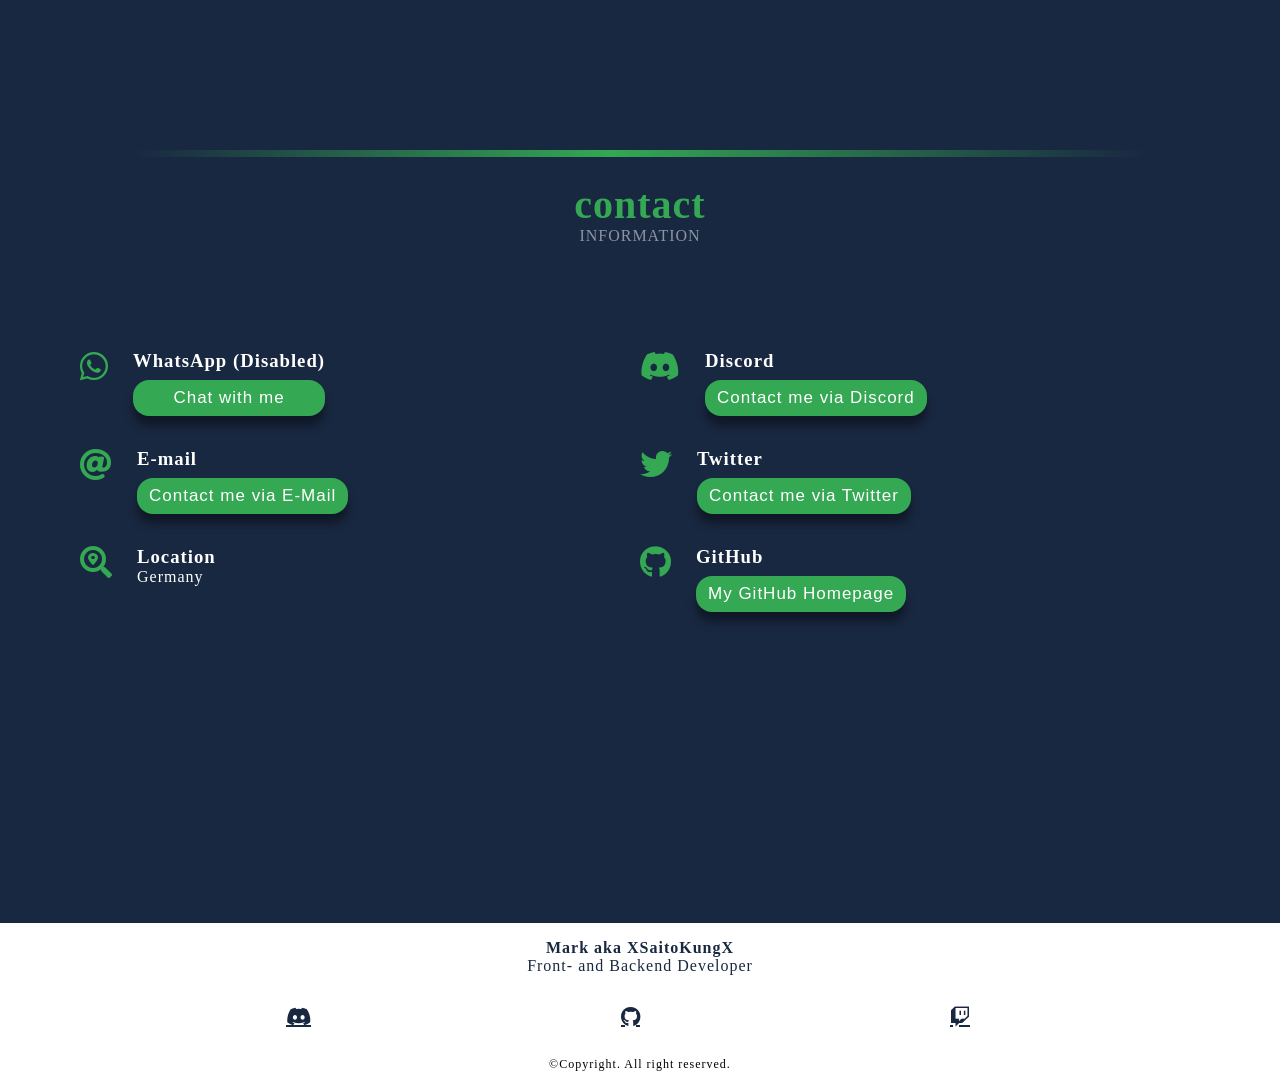
==== commit a3c76741: "Update index.html" ====
--- a/index.html
+++ b/index.html
@@ -395,7 +395,7 @@
                     <i class="fas fa-at contact-icon"></i>
                     <div>
                         <h3 class="contact-title">E-mail</h3>
-                        <span class="contact-subtitle"><a class="sendmail" href="mailto:xsaitokungx@hotmail.com">Contact me via E-Mail</a></span>
+                        <span class="contact-subtitle wtsp"><a class="sendmail" href="mailto:xsaitokungx@hotmail.com">Contact me via E-Mail</a></span>
                     </div>
                 </div>
 
@@ -408,7 +408,6 @@
                 </div>
             </div>
             <div class="column-right">
-            <div class="text">How can you contact me?</div>
                 <div class="contact-information">
                     <i class="fab fa-discord contact-icon"></i>
                     <div>
